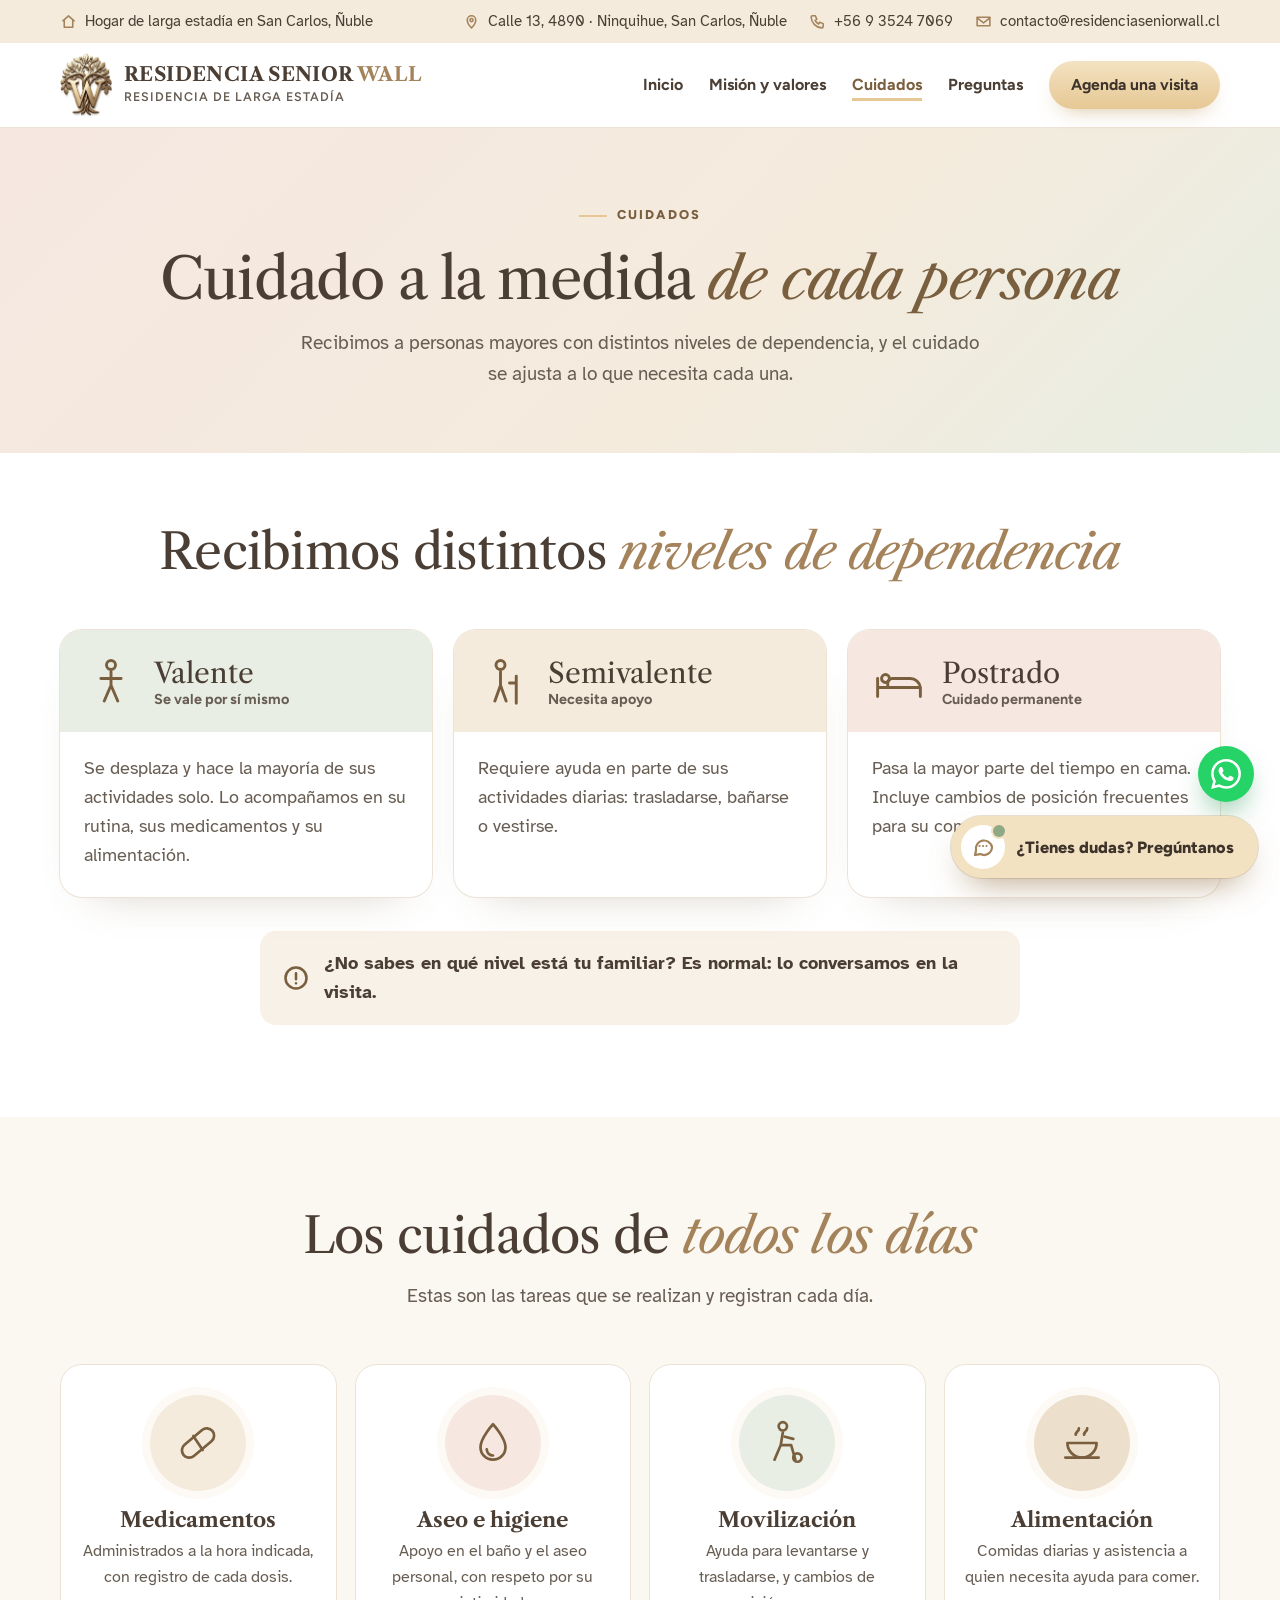
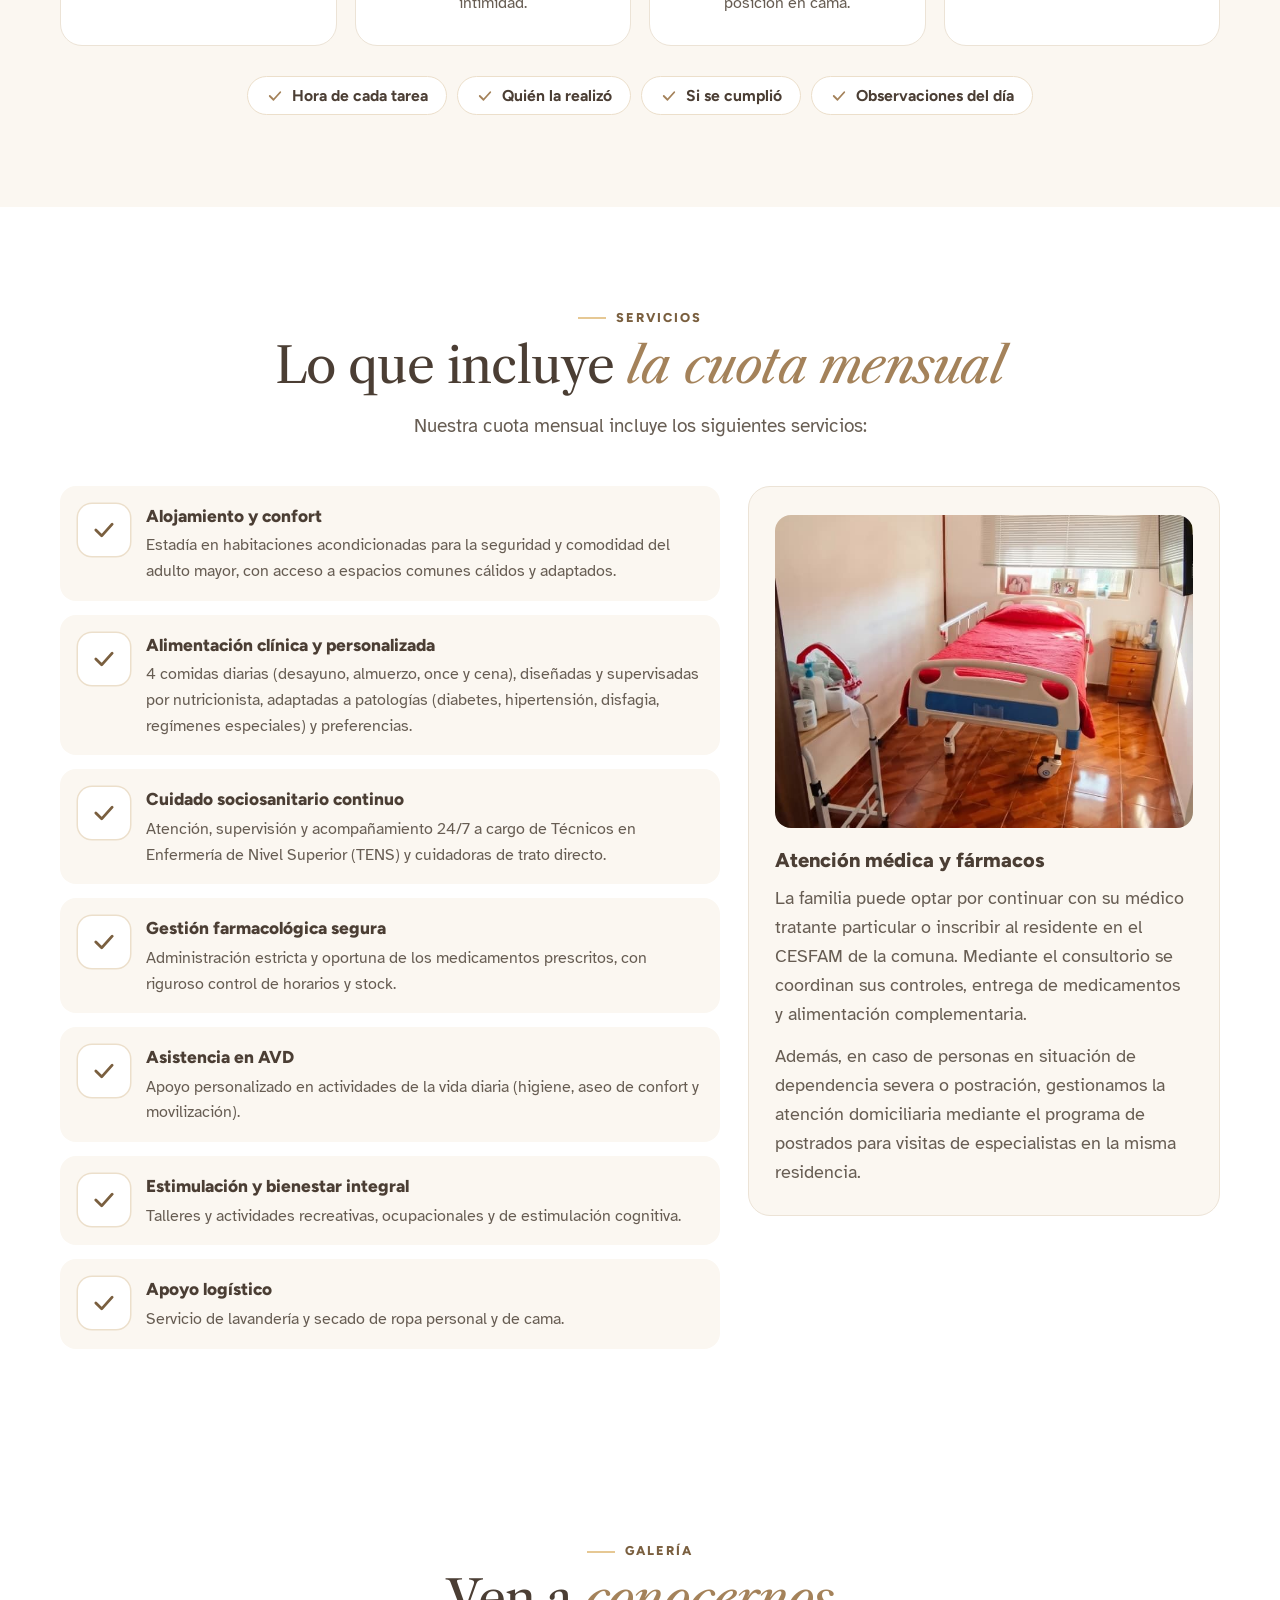
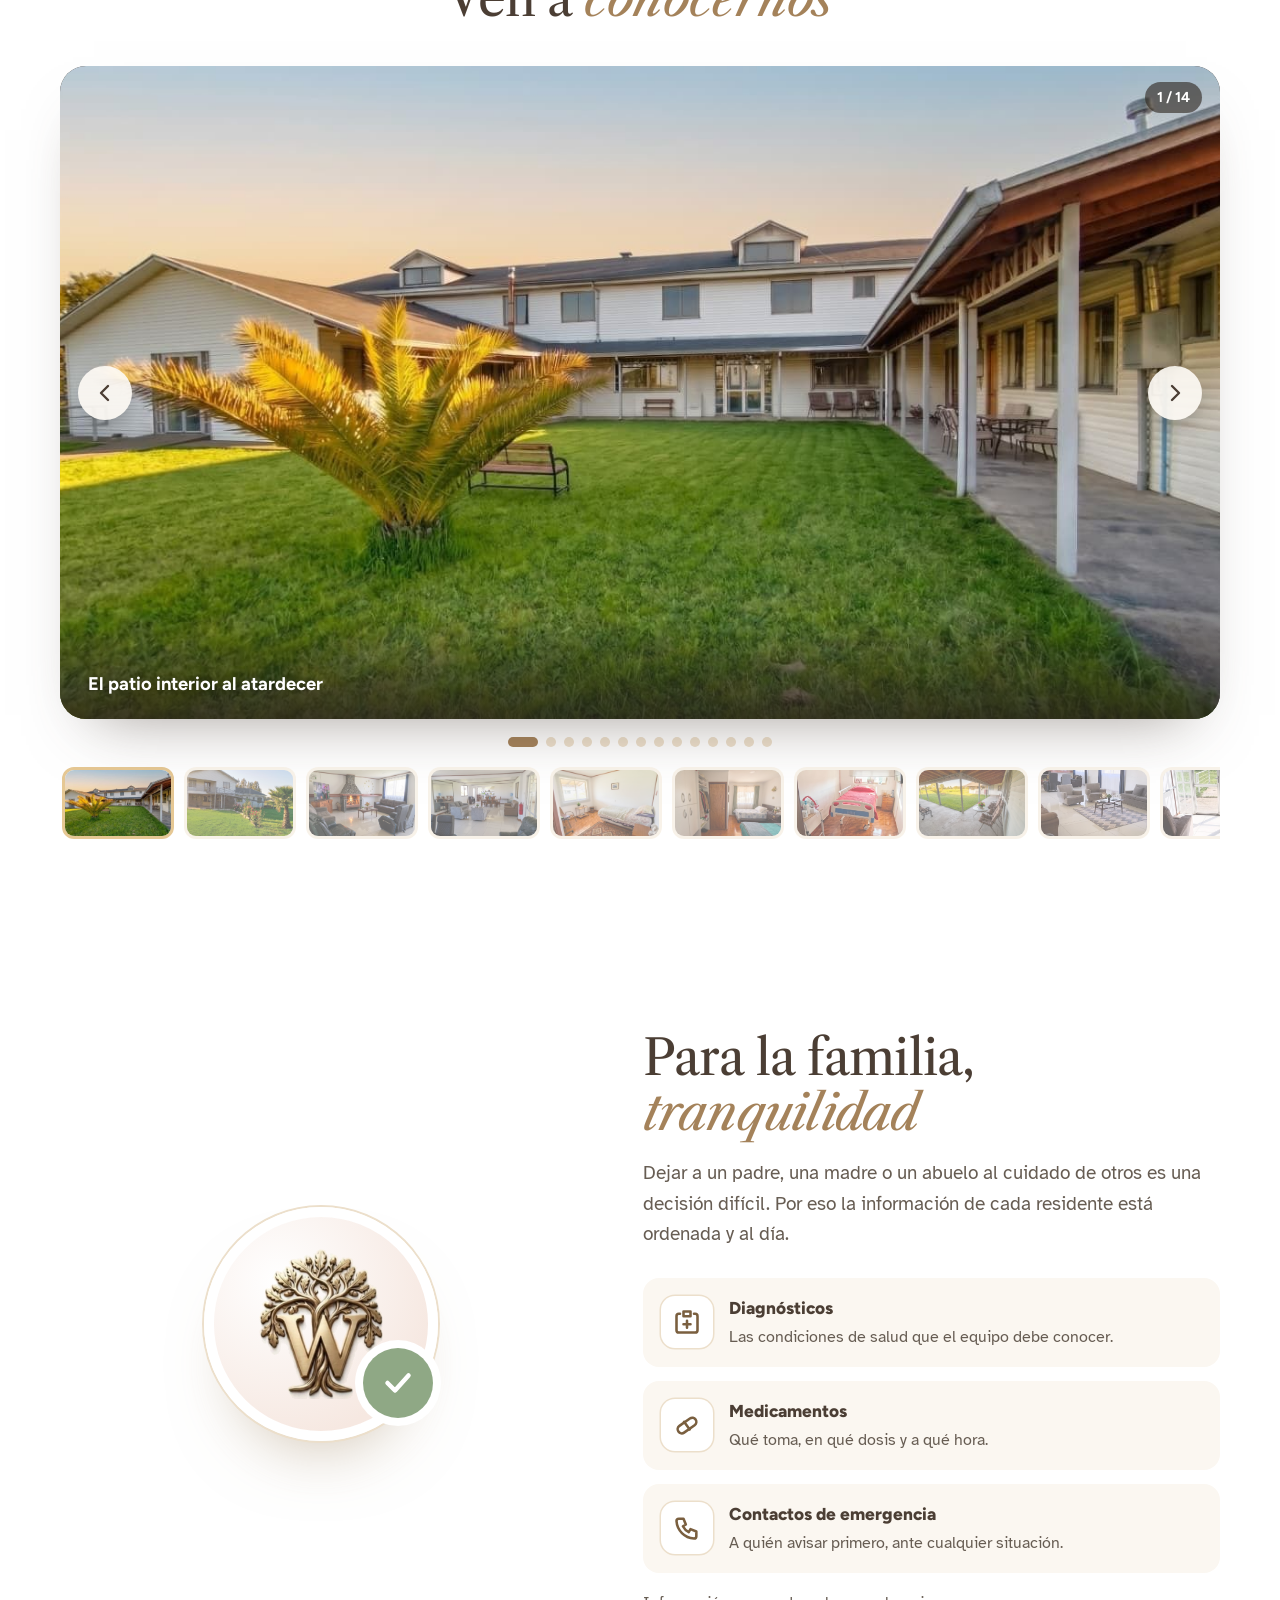
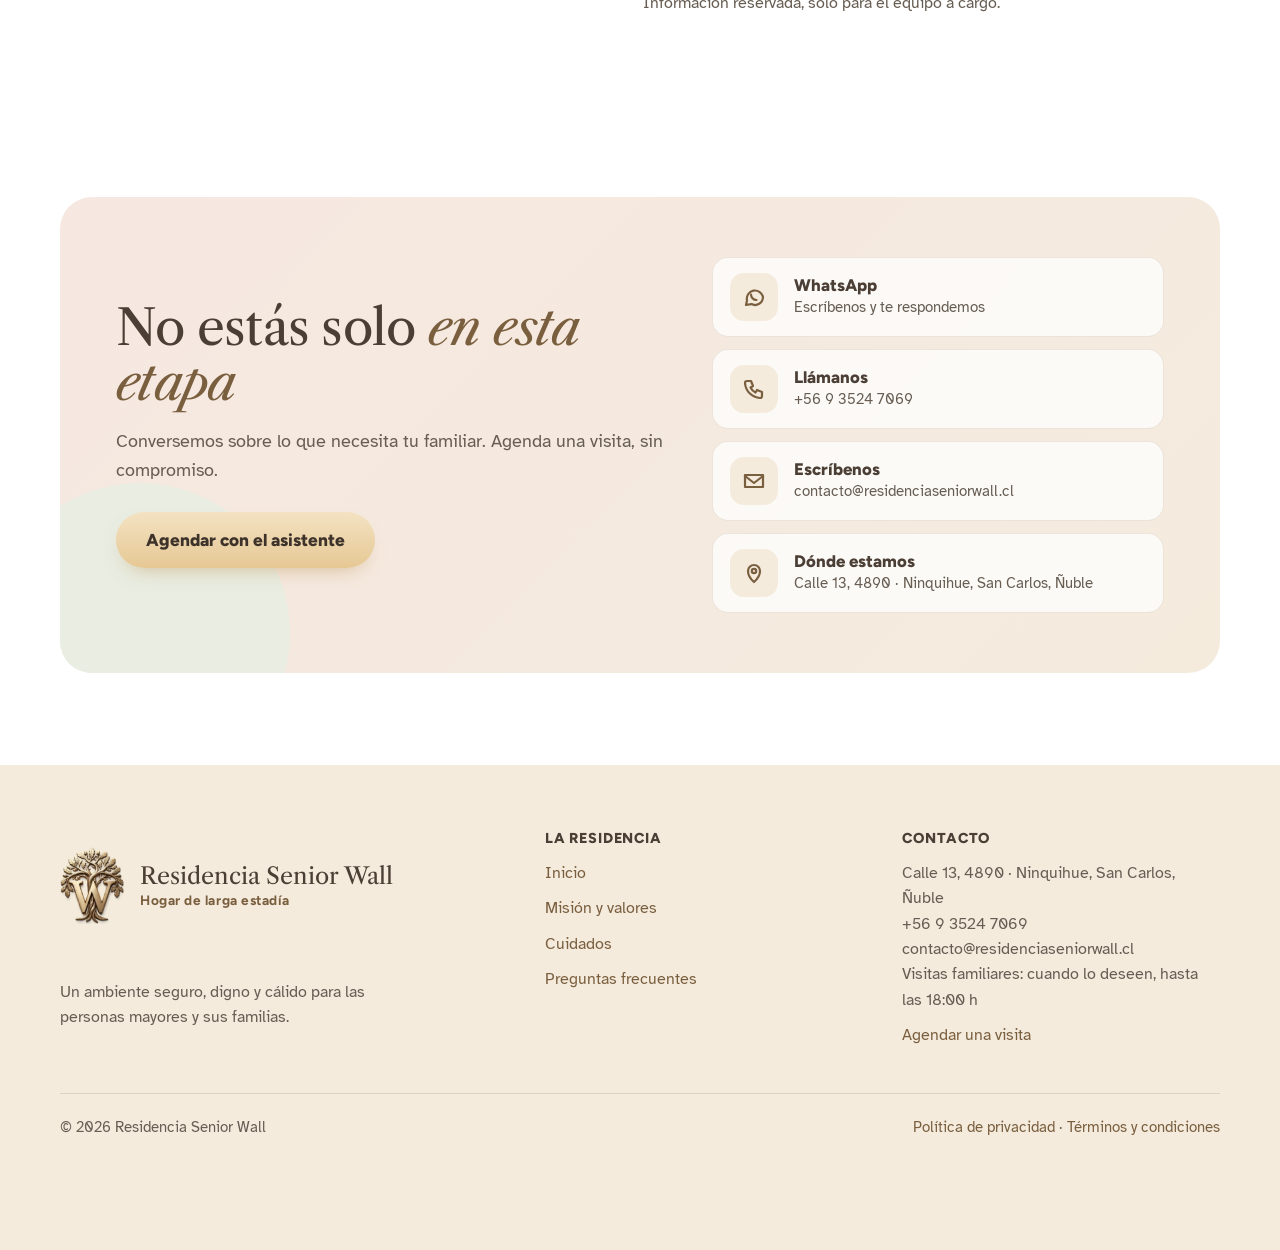
==== cuidados.html @ bf3e298a "Carrusel de fotos, Puertas abiertas con fotos y sello de las 18:00, foto en Atención médica Co-Autho" ====
<!DOCTYPE html>
<html lang="es-CL">
<head>
<meta charset="UTF-8">
<meta name="viewport" content="width=device-width, initial-scale=1">
<title>Cuidados · Residencia Senior Wall</title>
<meta name="description" content="Niveles de dependencia que recibimos y los cuidados de todos los días en Residencia Senior Wall, San Carlos, Ñuble.">
<meta name="theme-color" content="#f4ebdd">
<link rel="canonical" href="https://residenciaseniorwall.cl/cuidados.html">
<meta property="og:type" content="website">
<meta property="og:locale" content="es_CL">
<meta property="og:site_name" content="Residencia Senior Wall">
<meta property="og:title" content="Cuidados · Residencia Senior Wall">
<meta property="og:description" content="Niveles de dependencia que recibimos y los cuidados de todos los días en Residencia Senior Wall, San Carlos, Ñuble.">
<meta property="og:url" content="https://residenciaseniorwall.cl/cuidados.html">
<meta property="og:image" content="https://residenciaseniorwall.cl/assets/og.jpg">
<meta property="og:image:width" content="1200">
<meta property="og:image:height" content="630">
<meta property="og:image:alt" content="Logo de Residencia Senior Wall">
<meta name="twitter:card" content="summary_large_image">
<link rel="apple-touch-icon" href="assets/emblema.png">
<link rel="icon" type="image/png" href="assets/emblema.png">
<link rel="preconnect" href="https://fonts.googleapis.com">
<link rel="preconnect" href="https://fonts.gstatic.com" crossorigin>
<link href="https://fonts.googleapis.com/css2?family=Atkinson+Hyperlegible:ital,wght@0,400;0,700;1,400&family=Figtree:ital,wght@0,600;0,800;1,700&family=Libre+Caslon+Text:ital,wght@0,400;0,700;1,400&display=swap" rel="stylesheet">
<script>document.documentElement.classList.add('js');</script>
<!-- Datos de la residencia (teléfono, dirección, formulario de Google, fotos…): se editan en assets/config.js -->
<script src="assets/config.js?v=20261027c"></script>
<link rel="stylesheet" href="assets/sitio.css?v=20261027c">
</head>
<body>
<a class="saltar" href="#contenido">Saltar al contenido</a>

<div class="barra">
  <div class="wrap">
    <span class="izq"><svg viewBox="0 0 24 24" fill="none" stroke="currentColor" stroke-width="2.2" stroke-linecap="round" stroke-linejoin="round" aria-hidden="true"><path d="M4 11l8-7 8 7M6 9.5V20h12V9.5"/></svg>Hogar de larga estadía en San Carlos, Ñuble</span>
    <span class="der" id="barra-contacto"></span>
  </div>
</div>

<header class="top" id="top">
  <div class="wrap">
    <a class="marca" href="./" aria-label="Residencia Senior Wall, inicio">
      <img src="assets/emblema.png" alt="" width="52" height="63"><span><b>Residencia Senior <i>Wall</i></b><small>Residencia de larga estadía</small></span>
    </a>
    <button class="menu-btn" type="button" aria-expanded="false" aria-controls="nav" aria-label="Abrir menú">
      <svg viewBox="0 0 24 24" fill="none" stroke="currentColor" stroke-width="2.4" stroke-linecap="round" aria-hidden="true"><path d="M4 7h16M4 12h16M4 17h16"/></svg>
    </button>
    <nav class="nav" id="nav" aria-label="Secciones">
      <a href="./">Inicio</a>
      <a href="nosotros.html">Misión y valores</a>
      <a href="cuidados.html" aria-current="page">Cuidados</a>
      <a href="preguntas.html">Preguntas</a>
      <a class="btn btn-sol" href="./#orientacion">Agenda una visita</a>
    </nav>
  </div>
</header>

<main id="contenido">
  <section class="cabecera">
    <div class="wrap">
      <p class="sobre">Cuidados</p>
      <h1>Cuidado a la medida <em>de cada persona</em></h1>
      <p class="bajada">Recibimos a personas mayores con distintos niveles de dependencia, y el cuidado se ajusta a lo que necesita cada una.</p>
    </div>
  </section>
  <section id="niveles">
    <div class="wrap">
      <div class="centro aparece">
        <h2>Recibimos distintos <span class="t">niveles de dependencia</span></h2>
      </div>
      <div class="niveles">
        <article class="nivel aparece"><div class="cab"><svg viewBox="0 0 48 48" fill="none" stroke="currentColor" stroke-width="2.6" stroke-linecap="round" stroke-linejoin="round" aria-hidden="true"><circle cx="24" cy="8" r="4"/><path d="M24 14v12l-6 14M24 26l6 14M15 20h18"/></svg><div><h3>Valente</h3><small>Se vale por sí mismo</small></div></div>
          <p>Se desplaza y hace la mayoría de sus actividades solo. Lo acompañamos en su rutina, sus medicamentos y su alimentación.</p></article>
        <article class="nivel aparece"><div class="cab"><svg viewBox="0 0 48 48" fill="none" stroke="currentColor" stroke-width="2.6" stroke-linecap="round" stroke-linejoin="round" aria-hidden="true"><circle cx="20" cy="8" r="4"/><path d="M20 14v12l-5 14M20 26l5 14M34 18v24M28 24h6"/></svg><div><h3>Semivalente</h3><small>Necesita apoyo</small></div></div>
          <p>Requiere ayuda en parte de sus actividades diarias: trasladarse, bañarse o vestirse.</p></article>
        <article class="nivel aparece"><div class="cab"><svg viewBox="0 0 48 48" fill="none" stroke="currentColor" stroke-width="2.6" stroke-linecap="round" stroke-linejoin="round" aria-hidden="true"><path d="M5 36V20M5 28h38v8M43 36v-8M14 28v-4a4 4 0 0 1 4-4h16a9 9 0 0 1 9 8"/><circle cx="12" cy="20" r="3.5"/></svg><div><h3>Postrado</h3><small>Cuidado permanente</small></div></div>
          <p>Pasa la mayor parte del tiempo en cama. Incluye cambios de posición frecuentes para su comodidad.</p></article>
      </div>
      <p class="aviso aparece"><svg viewBox="0 0 24 24" fill="none" stroke="currentColor" stroke-width="2.2" stroke-linecap="round" stroke-linejoin="round" aria-hidden="true"><circle cx="12" cy="12" r="9"/><path d="M12 8v5M12 16.5v.01"/></svg>¿No sabes en qué nivel está tu familiar? Es normal: lo conversamos en la visita.</p>
    </div>
  </section>

  <section class="seccion-gris" id="cuidados">
    <div class="wrap">
      <div class="centro aparece">
        <h2>Los cuidados de <span class="t">todos los días</span></h2>
        <p class="bajada">Estas son las tareas que se realizan y registran cada día.</p>
      </div>
      <div class="cuidados-grid">
        <div class="cuidado aparece"><div class="ico"><svg viewBox="0 0 48 48" fill="none" stroke="currentColor" stroke-width="2.6" stroke-linecap="round" stroke-linejoin="round" aria-hidden="true"><rect x="6" y="17" width="36" height="14" rx="7" transform="rotate(-40 24 24)"/><path d="M19.5 17.3l9 13.4"/></svg></div><h3>Medicamentos</h3><p>Administrados a la hora indicada, con registro de cada dosis.</p></div>
        <div class="cuidado aparece"><div class="ico"><svg viewBox="0 0 48 48" fill="none" stroke="currentColor" stroke-width="2.6" stroke-linecap="round" stroke-linejoin="round" aria-hidden="true"><path d="M24 6s-12 13-12 22a12 12 0 0 0 24 0C36 19 24 6 24 6z"/><path d="M18 30a6 6 0 0 0 6 6"/></svg></div><h3>Aseo e higiene</h3><p>Apoyo en el baño y el aseo personal, con respeto por su intimidad.</p></div>
        <div class="cuidado aparece"><div class="ico"><svg viewBox="0 0 48 48" fill="none" stroke="currentColor" stroke-width="2.6" stroke-linecap="round" stroke-linejoin="round" aria-hidden="true"><circle cx="20" cy="8" r="4"/><path d="M20 14l-2 12h10l4 14M18 26l-6 14M30 20l-8-2"/><circle cx="34" cy="38" r="4"/></svg></div><h3>Movilización</h3><p>Ayuda para levantarse y trasladarse, y cambios de posición en cama.</p></div>
        <div class="cuidado aparece"><div class="ico"><svg viewBox="0 0 48 48" fill="none" stroke="currentColor" stroke-width="2.6" stroke-linecap="round" stroke-linejoin="round" aria-hidden="true"><path d="M10 24h28a14 14 0 0 1-28 0z"/><path d="M8 38h32M18 16c0-3 3-3 3-6M26 16c0-3 3-3 3-6"/></svg></div><h3>Alimentación</h3><p>Comidas diarias y asistencia a quien necesita ayuda para comer.</p></div>
      </div>
      <div class="chips aparece" aria-label="Lo que se registra en cada tarea">
        <span><svg viewBox="0 0 24 24" fill="none" stroke="currentColor" stroke-width="2.4" stroke-linecap="round" stroke-linejoin="round" aria-hidden="true"><path d="M5 12l5 5 9-10"/></svg>Hora de cada tarea</span>
        <span><svg viewBox="0 0 24 24" fill="none" stroke="currentColor" stroke-width="2.4" stroke-linecap="round" stroke-linejoin="round" aria-hidden="true"><path d="M5 12l5 5 9-10"/></svg>Quién la realizó</span>
        <span><svg viewBox="0 0 24 24" fill="none" stroke="currentColor" stroke-width="2.4" stroke-linecap="round" stroke-linejoin="round" aria-hidden="true"><path d="M5 12l5 5 9-10"/></svg>Si se cumplió</span>
        <span><svg viewBox="0 0 24 24" fill="none" stroke="currentColor" stroke-width="2.4" stroke-linecap="round" stroke-linejoin="round" aria-hidden="true"><path d="M5 12l5 5 9-10"/></svg>Observaciones del día</span>
      </div>
    </div>
  </section>

  <!-- QUÉ INCLUYE LA CUOTA (texto del dueño, 27-10-2026) -->
  <section id="incluye">
    <div class="wrap">
      <div class="centro aparece">
        <p class="sobre">Servicios</p>
        <h2>Lo que incluye <span class="t">la cuota mensual</span></h2>
        <p class="bajada">Nuestra cuota mensual incluye los siguientes servicios:</p>
      </div>
      <div class="incluye-grid">
        <ul class="lista-ficha aparece">
          <li><span class="ico"><svg viewBox="0 0 24 24" fill="none" stroke="currentColor" stroke-width="2.4" stroke-linecap="round" stroke-linejoin="round" aria-hidden="true"><path d="M5 12l5 5 9-10"/></svg></span><div><b>Alojamiento y confort</b><span>Estadía en habitaciones acondicionadas para la seguridad y comodidad del adulto mayor, con acceso a espacios comunes cálidos y adaptados.</span></div></li>
          <li><span class="ico"><svg viewBox="0 0 24 24" fill="none" stroke="currentColor" stroke-width="2.4" stroke-linecap="round" stroke-linejoin="round" aria-hidden="true"><path d="M5 12l5 5 9-10"/></svg></span><div><b>Alimentación clínica y personalizada</b><span>4 comidas diarias (desayuno, almuerzo, once y cena), diseñadas y supervisadas por nutricionista, adaptadas a patologías (diabetes, hipertensión, disfagia, regímenes especiales) y preferencias.</span></div></li>
          <li><span class="ico"><svg viewBox="0 0 24 24" fill="none" stroke="currentColor" stroke-width="2.4" stroke-linecap="round" stroke-linejoin="round" aria-hidden="true"><path d="M5 12l5 5 9-10"/></svg></span><div><b>Cuidado sociosanitario continuo</b><span>Atención, supervisión y acompañamiento 24/7 a cargo de Técnicos en Enfermería de Nivel Superior (TENS) y cuidadoras de trato directo.</span></div></li>
          <li><span class="ico"><svg viewBox="0 0 24 24" fill="none" stroke="currentColor" stroke-width="2.4" stroke-linecap="round" stroke-linejoin="round" aria-hidden="true"><path d="M5 12l5 5 9-10"/></svg></span><div><b>Gestión farmacológica segura</b><span>Administración estricta y oportuna de los medicamentos prescritos, con riguroso control de horarios y stock.</span></div></li>
          <li><span class="ico"><svg viewBox="0 0 24 24" fill="none" stroke="currentColor" stroke-width="2.4" stroke-linecap="round" stroke-linejoin="round" aria-hidden="true"><path d="M5 12l5 5 9-10"/></svg></span><div><b>Asistencia en AVD</b><span>Apoyo personalizado en actividades de la vida diaria (higiene, aseo de confort y movilización).</span></div></li>
          <li><span class="ico"><svg viewBox="0 0 24 24" fill="none" stroke="currentColor" stroke-width="2.4" stroke-linecap="round" stroke-linejoin="round" aria-hidden="true"><path d="M5 12l5 5 9-10"/></svg></span><div><b>Estimulación y bienestar integral</b><span>Talleres y actividades recreativas, ocupacionales y de estimulación cognitiva.</span></div></li>
          <li><span class="ico"><svg viewBox="0 0 24 24" fill="none" stroke="currentColor" stroke-width="2.4" stroke-linecap="round" stroke-linejoin="round" aria-hidden="true"><path d="M5 12l5 5 9-10"/></svg></span><div><b>Apoyo logístico</b><span>Servicio de lavandería y secado de ropa personal y de cama.</span></div></li>
        </ul>
        <div class="aparece medico">
          <img src="assets/fotos/habitacion-cama-clinica.jpg" alt="Habitación con cama clínica" loading="lazy" width="714" height="1280">
          <h3>Atención médica y fármacos</h3>
          <p>La familia puede optar por continuar con su médico tratante particular o inscribir al residente en el CESFAM de la comuna. Mediante el consultorio se coordinan sus controles, entrega de medicamentos y alimentación complementaria.</p>
          <p>Además, en caso de personas en situación de dependencia severa o postración, gestionamos la atención domiciliaria mediante el programa de postrados para visitas de especialistas en la misma residencia.</p>
        </div>
      </div>
    </div>
  </section>

  <!-- GALERÍA (solo con fotos reales) -->
  <section class="oculto" id="bloque-galeria">
    <div class="wrap">
      <div class="centro aparece"><p class="sobre">Galería</p><h2>Ven a <span class="t">conocernos</span></h2></div>
      <div class="galeria" id="galeria"></div>
    </div>
  </section>

  <!-- FAMILIA -->
  <section class="familia" id="familia">
    <div class="wrap">
      <div class="circulo aparece" aria-hidden="true">
        <img src="assets/emblema.png" alt="" width="260" height="316" loading="lazy">
        <div class="check"><svg viewBox="0 0 24 24" fill="none" stroke="currentColor" stroke-width="3" stroke-linecap="round" stroke-linejoin="round"><path d="M5 12l5 5 9-10"/></svg></div>
      </div>
      <div class="aparece">
        <h2>Para la familia, <span class="t">tranquilidad</span></h2>
        <p class="bajada" style="margin-left:0">Dejar a un padre, una madre o un abuelo al cuidado de otros es una decisión difícil. Por eso la información de cada residente está ordenada y al día.</p>
        <ul class="lista-ficha">
          <li><span class="ico"><svg viewBox="0 0 24 24" fill="none" stroke="currentColor" stroke-width="2.2" stroke-linecap="round" stroke-linejoin="round" aria-hidden="true"><path d="M9 3h6v4H9zM6 5H5a2 2 0 0 0-2 2v12a2 2 0 0 0 2 2h14a2 2 0 0 0 2-2V7a2 2 0 0 0-2-2h-1M12 11v6M9 14h6"/></svg></span><div><b>Diagnósticos</b><span>Las condiciones de salud que el equipo debe conocer.</span></div></li>
          <li><span class="ico"><svg viewBox="0 0 24 24" fill="none" stroke="currentColor" stroke-width="2.2" stroke-linecap="round" stroke-linejoin="round" aria-hidden="true"><rect x="3" y="9" width="18" height="7" rx="3.5" transform="rotate(-35 12 12.5)"/><path d="M9.5 9.2l4.8 6.6"/></svg></span><div><b>Medicamentos</b><span>Qué toma, en qué dosis y a qué hora.</span></div></li>
          <li><span class="ico"><svg viewBox="0 0 24 24" fill="none" stroke="currentColor" stroke-width="2.2" stroke-linecap="round" stroke-linejoin="round" aria-hidden="true"><path d="M5 4h4l2 5-2.5 1.5a11 11 0 0 0 5 5L15 13l5 2v4a2 2 0 0 1-2 2A16 16 0 0 1 3 6a2 2 0 0 1 2-2"/></svg></span><div><b>Contactos de emergencia</b><span>A quién avisar primero, ante cualquier situación.</span></div></li>
        </ul>
        <p class="bajada" style="margin-left:0;font-size:1rem">Información reservada, solo para el equipo a cargo.</p>
      </div>
    </div>
  </section>

  <!-- CIERRE -->
  <div class="wrap">
    <div class="cierre aparece" id="contacto">
      <div>
        <h2>No estás solo <span class="t">en esta etapa</span></h2>
        <p>Conversemos sobre lo que necesita tu familiar. Agenda una visita, sin compromiso.</p>
        <p style="margin-top:26px"><button class="btn btn-sol" type="button" data-abrir-chat data-flujo="visita">Agendar con el asistente</button></p>
      </div>
      <ul class="canales" id="canales"></ul>
    </div>
  </div>
</main>

<footer>
  <div class="wrap pie-grid">
    <div class="pie-marca">
      <img src="assets/emblema.png" alt="" width="64" height="78" loading="lazy">
      <div><b>Residencia Senior Wall</b><span>Hogar de larga estadía</span></div>
      <p>Un ambiente seguro, digno y cálido para las personas mayores y sus familias.</p>
    </div>
    <nav class="pie-col" aria-label="Páginas">
      <b>La residencia</b>
      <a href="./">Inicio</a><a href="nosotros.html">Misión y valores</a><a href="cuidados.html">Cuidados</a><a href="preguntas.html">Preguntas frecuentes</a>
    </nav>
    <div class="pie-col">
      <b>Contacto</b>
      <span id="pie-datos"></span>
      <a href="./#orientacion">Agendar una visita</a>
    </div>
  </div>
  <div class="wrap pie-legal">
    <span>© <span id="anio">2026</span> Residencia Senior Wall</span>
    <span><a href="privacidad.html">Política de privacidad</a> · <a href="terminos.html">Términos y condiciones</a></span>
  </div>
</footer>

<!-- Asistente -->
<button class="chat-btn" type="button" id="chat-btn" aria-haspopup="dialog" aria-controls="chat" aria-expanded="false">
  <span class="bolita"><svg viewBox="0 0 24 24" fill="none" stroke="currentColor" stroke-width="2.2" stroke-linecap="round" stroke-linejoin="round" aria-hidden="true"><path d="M21 12a8 8 0 0 1-11.6 7.1L4 20l1-4.6A8 8 0 1 1 21 12z"/><path d="M8.5 11h.01M12 11h.01M15.5 11h.01"/></svg></span>
  <span class="txt">¿Tienes dudas? Pregúntanos</span>
</button>
<div class="chat" id="chat" role="dialog" aria-modal="false" aria-labelledby="chat-titulo" hidden>
  <div class="chat-cab">
    <div class="av"><img src="assets/emblema.png" alt="" width="34" height="41" loading="lazy"></div>
    <div><b id="chat-titulo">Asistente Senior Wall</b><small>Asistente automático · una persona del equipo responde tu solicitud</small></div>
    <button class="chat-x" type="button" aria-label="Cerrar asistente"><svg viewBox="0 0 24 24" fill="none" stroke="currentColor" stroke-width="2.4" stroke-linecap="round" aria-hidden="true"><path d="M6 6l12 12M18 6 6 18"/></svg></button>
  </div>
  <div class="chat-log" id="chat-log" aria-live="polite"></div>
  <div class="chat-ops" id="chat-ops"></div>
  <form class="chat-form" id="chat-form">
    <label class="sr" for="chat-in">Escribe tu pregunta</label>
    <input id="chat-in" type="text" maxlength="300" autocomplete="off" placeholder="Escribe tu pregunta…">
    <button type="submit" aria-label="Enviar"><svg viewBox="0 0 24 24" fill="none" stroke="currentColor" stroke-width="2.4" stroke-linecap="round" stroke-linejoin="round" aria-hidden="true"><path d="M4 12h15M13 6l6 6-6 6"/></svg></button>
  </form>
</div>
<!-- WhatsApp directo (se muestra solo si hay número en RESIDENCIA.whatsapp) -->
<a class="wa-flot" id="wa-flot" href="#" target="_blank" rel="noopener" aria-label="Escríbenos por WhatsApp" title="Escríbenos por WhatsApp" hidden>
  <svg viewBox="0 0 24 24" aria-hidden="true"><path fill="currentColor" d="M17.472 14.382c-.297-.149-1.758-.867-2.03-.967-.273-.099-.471-.148-.67.15-.197.297-.767.966-.94 1.164-.173.199-.347.223-.644.075-.297-.15-1.255-.463-2.39-1.475-.883-.788-1.48-1.761-1.653-2.059-.173-.297-.018-.458.13-.606.134-.133.298-.347.446-.52.149-.174.198-.298.298-.497.099-.198.05-.371-.025-.52-.075-.149-.669-1.612-.916-2.207-.242-.579-.487-.5-.669-.51-.173-.008-.371-.01-.57-.01-.198 0-.52.074-.792.372-.272.297-1.04 1.016-1.04 2.479 0 1.462 1.065 2.875 1.213 3.074.149.198 2.096 3.2 5.077 4.487.709.306 1.262.489 1.694.625.712.227 1.36.195 1.871.118.571-.085 1.758-.719 2.006-1.413.248-.694.248-1.289.173-1.413-.074-.124-.272-.198-.57-.347m-5.421 7.403h-.004a9.87 9.87 0 01-5.031-1.378l-.361-.214-3.741.982.998-3.648-.235-.374a9.86 9.860 0 01-1.51-5.26c.001-5.45 4.436-9.884 9.888-9.884 2.64 0 5.122 1.03 6.988 2.898a9.825 9.825 0 012.893 6.994c-.003 5.45-4.437 9.884-9.885 9.884m8.413-18.297A11.815 11.815 0 0012.05 0C5.495 0 .16 5.335.157 11.892c0 2.096.547 4.142 1.588 5.945L.057 24l6.305-1.654a11.882 11.882 0 005.683 1.448h.005c6.554 0 11.890-5.335 11.893-11.893a11.821 11.821 0 00-3.48-8.413Z"/></svg>
</a>

<script src="assets/sitio.js?v=20261027c"></script>
<!-- contador de visitas -->
<script>(function(){try{var L=localStorage,S=sessionStorage;if(location.search.indexOf('yo=1')>-1)L.setItem('soy-de-la-casa','1');
if(L.getItem('soy-de-la-casa')||S.getItem('visita-contada'))return;S.setItem('visita-contada','1');
var c=JSON.stringify({s:'residenciaseniorwall'});
if(navigator.sendBeacon)navigator.sendBeacon('https://n8n-production-003b9.up.railway.app/webhook/visita',c);else fetch('https://n8n-production-003b9.up.railway.app/webhook/visita',{method:'POST',body:c,keepalive:true});}catch(e){}})();</script>
</body>
</html>
---- assets/sitio.css ----
:root{
  /* Paleta pastel (pedido del dueño 2026-09-30): fondos suaves y cálidos, textos oscuros legibles */
  --turquesa:#a4825a; --turquesa-2:#7a5f3f; --turquesa-3:#f8f1e7; --turquesa-4:#ecdfcb;
  --marino:#4b3e34; --marino-2:#3d332b;
  --sol:#f3e2c2; --sol-2:#e6c894;
  --arena:#f4ebdd; --rosa:#f6e8e1; --salvia:#e8eee3; --crema:#fdfaf5;
  --tinta:#3a332d; --tinta-2:#675d53; --linea:#ece3d6; --fondo:#fbf7f1;
  --titulo:'Libre Caslon Text', Georgia, serif; --ui:'Figtree', system-ui, sans-serif;
  --texto:'Atkinson Hyperlegible', system-ui, -apple-system, 'Segoe UI', sans-serif;
  --ancho:1160px;
}
*{box-sizing:border-box}
html{scroll-behavior:smooth;scroll-padding-top:96px}
body{margin:0;background:#fff;color:var(--tinta);font:400 1.125rem/1.62 var(--texto);-webkit-font-smoothing:antialiased}
img,svg{display:block;max-width:100%}
a{color:var(--turquesa-2)}
::selection{background:var(--turquesa);color:#fff}
:focus-visible{outline:3px solid var(--sol-2);outline-offset:3px;border-radius:8px}
.wrap{width:min(var(--ancho),100% - 40px);margin-inline:auto}
.saltar{position:absolute;left:-999px;top:8px;background:var(--marino);color:#fff;padding:10px 16px;border-radius:10px;z-index:100}
.saltar:focus{left:12px}
h1,h2,h3{font-family:var(--titulo);margin:0;line-height:1.08}
h2{font-size:clamp(2.1rem,4.2vw,3.1rem);font-weight:400;color:var(--marino);letter-spacing:-.015em;line-height:1.1}
h2 .t{font-style:italic}
h2 .t{color:var(--turquesa)}
h3{font-weight:800;font-size:1.3rem;color:var(--marino)}
p{margin:0}
.oculto{display:none!important}
.centro{text-align:center}
.bajada{color:var(--tinta-2);font-size:1.18rem;max-width:58ch;margin:18px auto 0}
.bajada.i{font-style:italic}

/* Botones */
.btn{display:inline-flex;align-items:center;justify-content:center;gap:10px;min-height:56px;padding:0 30px;border-radius:999px;border:0;font:800 1.08rem/1 var(--ui);text-decoration:none;cursor:pointer;transition:transform .18s,box-shadow .18s,background .18s}
.btn svg{width:22px;height:22px}
.btn-sol{background:linear-gradient(180deg,var(--sol),var(--sol-2));color:var(--marino-2);box-shadow:0 10px 22px -12px rgba(190,150,90,.7)}
.btn-sol:hover{transform:translateY(-2px);box-shadow:0 16px 28px -12px rgba(190,150,90,.85)}
.btn-turquesa{background:var(--turquesa-2);color:#fff}
.btn-turquesa:hover{background:var(--marino);transform:translateY(-2px)}
.btn-borde{background:#fff;color:var(--marino);box-shadow:inset 0 0 0 2px var(--marino)}
.btn-borde:hover{background:var(--marino);color:#fff}

/* Barra superior + encabezado */
.barra{background:var(--arena);color:var(--marino);font-size:.95rem}
.barra .wrap{display:flex;flex-wrap:wrap;gap:6px 26px;justify-content:space-between;padding:9px 0}
.barra span,.barra a{display:inline-flex;align-items:center;gap:8px;color:var(--marino);text-decoration:none}
.barra a:hover{color:var(--turquesa-2);text-decoration:underline}
.barra svg{width:17px;height:17px;color:var(--turquesa)}
.barra .der{display:flex;flex-wrap:wrap;gap:6px 22px}
.top{position:sticky;top:0;z-index:40;background:#fff;box-shadow:0 1px 0 var(--linea);transition:box-shadow .3s}
.top.sombra{box-shadow:0 8px 24px -16px rgba(59,47,37,.35)}
.top .wrap{display:flex;align-items:center;justify-content:space-between;gap:18px;height:84px}
.marca{display:flex;align-items:center;gap:12px;text-decoration:none}
.marca img{width:52px;height:auto;flex:none}
.marca b{display:block;font:700 1.22rem/1.05 var(--titulo);color:var(--marino);text-transform:uppercase;letter-spacing:.02em}
.marca b i{font-style:normal;color:var(--turquesa)}
.marca small{display:block;font:600 .78rem/1.3 var(--ui);color:var(--tinta-2);letter-spacing:.08em;text-transform:uppercase;margin-top:4px}
.nav{display:flex;align-items:center;gap:26px}
.nav a{color:var(--marino);text-decoration:none;font:700 1rem var(--ui)}
.nav a:hover,.nav a[aria-current=page]{color:var(--turquesa-2)}
.nav a[aria-current=page]:not(.btn){text-decoration:underline;text-decoration-color:var(--sol-2);text-decoration-thickness:3px;text-underline-offset:8px}
.nav .btn{min-height:48px;padding:0 22px;font-size:.98rem;color:var(--marino-2)}
.menu-btn{display:none}

/* Portada */
.portada{position:relative;background:linear-gradient(180deg,var(--crema) 0%,var(--fondo) 100%);overflow:hidden;padding:54px 0 70px}
.portada::before{content:"";position:absolute;right:-12%;top:-30%;width:60%;height:140%;background:linear-gradient(170deg,var(--rosa),var(--arena) 70%);border-radius:0 0 0 46%;transform:skewX(-8deg);z-index:0}
.portada .agua{position:absolute;right:-40px;bottom:-60px;width:520px;height:auto;opacity:.07;pointer-events:none;z-index:0}
.portada::after{content:"";position:absolute;right:-6%;top:-30%;width:55%;height:140%;background:linear-gradient(160deg,rgba(232,238,227,.9),transparent 60%);border-radius:0 0 0 46%;transform:skewX(-8deg);z-index:0}
.portada .wrap{position:relative;z-index:1;display:grid;grid-template-columns:minmax(0,1.05fr) minmax(0,.95fr);gap:48px;align-items:center}
.sobre{display:inline-flex;align-items:center;gap:10px;font:700 .98rem var(--ui);color:var(--turquesa-2)}
.sobre::before{content:"";width:28px;height:2px;background:var(--sol-2)}
.portada h1{margin-top:14px;font-weight:400;font-size:clamp(2.6rem,5.4vw,4.3rem);color:var(--marino);letter-spacing:-.02em;line-height:1.04}
.portada h1 em{color:#86693f;font-style:italic}
.portada h1 .t{display:block;color:var(--turquesa);font-size:1.12em;margin-top:4px}
.portada .lead{margin-top:22px;font-size:1.22rem;color:var(--tinta-2);max-width:36ch}
.btn-texto{border:0;background:none;padding:10px 4px;cursor:pointer;font:700 1.02rem var(--ui);color:var(--turquesa-2);display:inline-flex;align-items:center;gap:8px;text-decoration:underline;text-decoration-color:var(--turquesa-4);text-underline-offset:6px;text-decoration-thickness:2px}
.btn-texto:hover{color:var(--marino);text-decoration-color:var(--sol-2)}
.btn-texto svg{width:18px;height:18px;transition:transform .2s}
.btn-texto:hover svg{transform:translateX(3px)}
.portada .acciones{display:flex;flex-wrap:wrap;gap:12px;margin-top:24px}

/* Formulario de orientación */
.orienta{background:#fff;border-radius:24px;padding:30px 30px 26px;box-shadow:0 30px 60px -36px rgba(120,95,65,.45),0 0 0 1px var(--linea)}
.orienta h2{font-size:1.9rem}
.orienta > p{color:var(--tinta-2);margin-top:8px;font-size:1.02rem}
.campo{margin-top:16px}
.campo label,.campo legend{display:block;font:800 .95rem var(--ui);color:var(--marino);margin-bottom:6px}
.campo input,.campo select{width:100%;min-height:52px;border:1.5px solid var(--linea);border-radius:12px;padding:0 16px;font:400 1.05rem var(--texto);color:var(--tinta);background:#fff}
.campo input:focus,.campo select:focus{outline:none;border-color:var(--turquesa);box-shadow:0 0 0 4px var(--turquesa-3)}
.dos{display:grid;grid-template-columns:1fr 1fr;gap:12px}
.orienta .btn{width:100%;margin-top:20px}
.orienta .nota{margin-top:12px;font-size:.88rem;color:var(--tinta-2);text-align:center}
.consiente{display:flex;gap:10px;align-items:flex-start;margin-top:16px;font-size:.92rem;line-height:1.45;color:var(--tinta-2);cursor:pointer}
.consiente input{width:22px;height:22px;flex:none;margin-top:2px;accent-color:var(--turquesa-2)}
.consiente a{color:var(--turquesa-2)}
.orienta .error{margin-top:10px;color:#b42318;font-size:.95rem;min-height:1.2em}
.envio{margin-top:16px;display:grid;gap:10px}
.ok-envio{margin-top:16px;background:var(--turquesa-3);border:1.5px solid var(--turquesa-4);border-radius:14px;padding:14px 16px;font-weight:700;color:var(--marino)}
.envio a{justify-content:center}

/* Encabezado de páginas interiores */
.cabecera{background:linear-gradient(135deg,var(--rosa),var(--arena) 60%,var(--salvia));padding:70px 0 64px;text-align:center}
.cabecera .sobre{justify-content:center}
.cabecera h1{margin-top:12px;font-weight:400;font-size:clamp(2.3rem,4.8vw,3.6rem);color:var(--marino);letter-spacing:-.02em;line-height:1.08}
.cabecera h1 em{color:var(--turquesa-2)}
.cabecera + section{padding-top:72px}
/* Accesos a las otras pestañas (inicio) */
.accesos{margin-top:50px;display:grid;grid-template-columns:repeat(3,1fr);gap:20px}
.acceso{display:block;padding:30px 28px;border-radius:24px;text-decoration:none;color:var(--marino);background:var(--crema);border:1.5px solid var(--linea);transition:transform .2s,box-shadow .2s}
.acceso:nth-child(2){background:var(--rosa)}.acceso:nth-child(3){background:var(--salvia)}
.acceso:hover{transform:translateY(-3px);box-shadow:0 18px 36px -24px rgba(150,120,80,.5)}
.acceso h3{font-size:1.5rem;font-weight:400}
.acceso p{margin-top:8px;color:var(--tinta-2);font-size:1.02rem}
.acceso span{display:inline-flex;align-items:center;gap:6px;margin-top:16px;font:800 .98rem var(--ui);color:var(--turquesa-2)}
.acceso span svg{width:18px;height:18px}

/* Secciones */
section{padding:92px 0}
.seccion-gris{background:var(--fondo)}

/* Pilares */
.pilares{margin-top:52px;display:grid;grid-template-columns:repeat(2,1fr);gap:20px}
.pilar{display:grid;grid-template-columns:88px 1fr;gap:18px;align-items:center;padding:24px 26px;border-radius:26px;border:1.5px solid var(--turquesa-4);background:#fff;transition:border-color .2s,transform .2s,box-shadow .2s}
.pilar:hover{border-color:var(--sol-2);transform:translateY(-3px);box-shadow:0 18px 36px -24px rgba(150,120,80,.45)}
.pilar:nth-child(3n+2) .ico{background:var(--rosa)}
.pilar:nth-child(3n+3) .ico{background:var(--salvia)}
.pilar .ico{width:88px;height:88px;border-radius:24px;background:var(--turquesa-3);display:grid;place-items:center;color:var(--turquesa-2)}
.pilar .ico svg{width:48px;height:48px}
.pilar h3{color:var(--turquesa-2);font-size:1.28rem}
.pilar p{margin-top:6px;color:var(--tinta-2);font-size:1.02rem}

.pilares.tres{grid-template-columns:repeat(3,1fr)}
.pilares.tres .pilar{grid-template-columns:1fr;justify-items:center;align-content:start;text-align:center;padding:30px 26px}

/* Cómo llegar */
.mapa-grid{display:grid;grid-template-columns:minmax(0,.85fr) minmax(0,1.15fr);gap:48px;align-items:center}
.mapa{border-radius:24px;overflow:hidden;border:8px solid #fff;box-shadow:0 0 0 1px var(--linea),0 30px 60px -40px rgba(120,95,65,.5);background:var(--arena);aspect-ratio:4/3}
.mapa iframe{display:block;width:100%;height:100%;border:0}
.nota-mapa{margin-top:14px;color:var(--tinta-2);font-size:1rem;max-width:40ch}

/* Quiénes somos */
.mv{margin-top:50px;display:grid;grid-template-columns:1fr 1fr;gap:22px}
.mv-caja{background:#fff;border-radius:24px;padding:32px 32px 30px;border-top:6px solid var(--sol-2);box-shadow:0 22px 44px -34px rgba(120,95,65,.45)}
.mv-caja:nth-child(2){border-top-color:#dcbcae}
.mv-cab{display:flex;align-items:center;gap:14px;margin-bottom:16px}
.mv-cab svg{width:46px;height:46px;color:var(--turquesa)}
.mv-cab h3{font-size:2rem;font-weight:400}
.mv-caja > p{color:var(--tinta)}
.mv-sub{margin-top:20px!important;font:800 .95rem var(--ui);color:var(--turquesa-2);text-transform:uppercase;letter-spacing:.05em}
.mv-caja ul{margin:12px 0 0;padding:0;list-style:none;display:grid;gap:10px}
.mv-caja li{position:relative;padding-left:26px;color:var(--tinta-2);font-size:1.02rem}
.mv-caja li::before{content:"";position:absolute;left:2px;top:.62em;width:10px;height:10px;border-radius:3px;background:var(--sol-2);transform:rotate(45deg)}
.valores-tit{margin-top:64px;font-size:2rem;font-weight:400}
.valores{margin-top:26px;display:grid;grid-template-columns:repeat(3,1fr);gap:16px}
.valor{background:#fff;border-radius:18px;padding:22px 22px 20px;border:1.5px solid var(--turquesa-4)}
.valor:nth-child(3n+1){background:var(--crema)}.valor:nth-child(3n+2){background:var(--rosa)}.valor:nth-child(3n+3){background:var(--salvia)}
.valor b{display:block;font:700 1.3rem var(--titulo);color:var(--turquesa-2)}
.valor span{display:block;margin-top:6px;color:var(--tinta-2);font-size:1rem}

/* Niveles */
.niveles{margin-top:50px;display:grid;grid-template-columns:repeat(3,1fr);gap:22px}
.nivel{background:#fff;border-radius:22px;overflow:hidden;box-shadow:0 0 0 1px var(--linea),0 22px 44px -34px rgba(120,95,65,.45)}
.nivel .cab{padding:26px 24px 22px;color:var(--turquesa-2);display:flex;align-items:center;gap:16px}
.nivel:nth-child(1) .cab{background:var(--salvia)}
.nivel:nth-child(2) .cab{background:var(--arena)}
.nivel:nth-child(3) .cab{background:var(--rosa)}
.nivel .cab svg{width:54px;height:54px;flex:none}
.nivel .cab h3{color:var(--marino);font-size:1.75rem;font-weight:400}
.nivel .cab small{display:block;font:700 .9rem var(--ui);color:var(--tinta-2);text-transform:none;letter-spacing:0;margin-top:2px}
.nivel p{padding:22px 24px 26px;color:var(--tinta-2)}
.aviso{margin:34px auto 0;max-width:760px;display:flex;gap:14px;align-items:center;justify-content:center;background:var(--turquesa-3);border-radius:16px;padding:18px 22px;color:var(--marino);font-weight:700;text-align:left}
.aviso svg{width:28px;height:28px;flex:none;color:var(--turquesa-2)}

/* Cuidados */
.cuidados-grid{margin-top:52px;display:grid;grid-template-columns:repeat(4,1fr);gap:18px}
.cuidado{text-align:center;padding:30px 20px 28px;border-radius:22px;background:#fff;border:1.5px solid var(--linea)}
.cuidado .ico{width:96px;height:96px;margin:0 auto 18px;border-radius:50%;background:var(--arena);display:grid;place-items:center;color:var(--turquesa-2);box-shadow:0 0 0 8px var(--crema)}
.cuidado:nth-child(2) .ico{background:var(--rosa)}.cuidado:nth-child(3) .ico{background:var(--salvia)}.cuidado:nth-child(4) .ico{background:var(--turquesa-4)}
.cuidado .ico svg{width:50px;height:50px}
.cuidado p{margin-top:8px;color:var(--tinta-2);font-size:1rem}
.chips{margin-top:30px;display:flex;flex-wrap:wrap;justify-content:center;gap:10px}
.chips span{display:inline-flex;align-items:center;gap:8px;background:#fff;border:1.5px solid var(--turquesa-4);border-radius:999px;padding:9px 18px;font:700 .98rem var(--ui);color:var(--marino)}
.chips svg{width:18px;height:18px;color:var(--turquesa)}


/* Confianza (solo si hay datos reales) */
.seremi{background:var(--salvia);color:var(--marino);padding:26px 0}
.seremi .wrap{display:flex;align-items:center;justify-content:center;gap:22px;flex-wrap:wrap}
.seremi svg{width:60px;height:60px}
.seremi b{display:block;font:400 1.6rem var(--titulo)}
.galeria{margin-top:44px;display:grid;grid-template-columns:repeat(auto-fit,minmax(240px,1fr));gap:18px}
.galeria figure{margin:0;border-radius:18px;overflow:hidden;border:6px solid #fff;background:#fff;box-shadow:0 0 0 1px var(--linea)}
.galeria img{width:100%;aspect-ratio:4/3;object-fit:cover}
.galeria figcaption{color:var(--marino);font:700 .95rem var(--ui);padding:10px 12px}
.testimonios{margin-top:44px;display:grid;grid-template-columns:repeat(auto-fit,minmax(260px,1fr));gap:18px}
.testimonios blockquote{margin:0;background:#fff;border-radius:22px;padding:28px 26px;border:1.5px solid var(--linea);position:relative}
.testimonios blockquote::before{content:"“";position:absolute;top:-6px;left:22px;font:700 5rem/1 var(--titulo);color:var(--turquesa-4)}
.testimonios p{font-style:italic;color:var(--tinta);position:relative}
.testimonios cite{display:block;margin-top:14px;font:800 normal 1rem var(--ui);color:var(--turquesa-2)}

/* Familia */
.familia .wrap{display:grid;grid-template-columns:minmax(0,.95fr) minmax(0,1.05fr);gap:60px;align-items:center}
.circulo{position:relative;aspect-ratio:1;max-width:440px;margin:0 auto;border-radius:50%;background:radial-gradient(circle at 30% 30%,#fff,var(--rosa) 75%);border:10px solid #fff;box-shadow:0 0 0 2px var(--turquesa-4),0 40px 70px -40px rgba(150,120,80,.55);display:grid;place-items:center}
.circulo > img{width:58%;height:auto}
.circulo .check{position:absolute;right:-2%;bottom:6%;width:70px;height:70px;border-radius:50%;background:#8fa885;display:grid;place-items:center;box-shadow:0 0 0 8px #fff}
.circulo .check svg{width:36px;height:36px;color:#fff}
.lista-ficha{list-style:none;margin:28px 0 0;padding:0;display:grid;gap:14px}
.lista-ficha li{display:grid;grid-template-columns:52px 1fr;gap:16px;align-items:start;background:var(--fondo);border-radius:16px;padding:16px 18px}
.lista-ficha .ico{width:52px;height:52px;border-radius:14px;background:#fff;display:grid;place-items:center;color:var(--turquesa-2);box-shadow:0 0 0 1.5px var(--turquesa-4)}
.lista-ficha .ico svg{width:28px;height:28px}
.lista-ficha b{font:800 1.08rem var(--ui);color:var(--marino)}
.lista-ficha span{display:block;color:var(--tinta-2);font-size:1rem;margin-top:2px}

/* Cómo empezar */
.pasos{list-style:none;margin:54px 0 0;padding:0;display:grid;grid-template-columns:repeat(4,1fr);gap:22px;position:relative}
.pasos::before{content:"";position:absolute;top:34px;left:12%;right:12%;height:2px;background:repeating-linear-gradient(90deg,var(--turquesa-4) 0 10px,transparent 10px 18px)}
.paso{position:relative;text-align:center;padding:0 8px}
.paso .num{position:relative;z-index:1;display:grid;place-items:center;width:68px;height:68px;margin:0 auto 20px;border-radius:50%;background:var(--arena);border:2px solid var(--sol-2);color:var(--turquesa-2);font:400 2rem/1 var(--titulo);box-shadow:0 0 0 8px #fff}
.paso h3{font-size:1.4rem;font-weight:400}
.paso p{margin-top:8px;color:var(--tinta-2);font-size:1.02rem}

/* Preguntas */
.faq{max-width:860px;margin:44px auto 0;display:grid;gap:12px}
.faq details{background:#fff;border-radius:18px;border:1.5px solid var(--linea);transition:border-color .2s}
.faq details[open]{border-color:var(--sol-2)}
.faq summary{list-style:none;cursor:pointer;padding:22px 64px 22px 24px;position:relative;font:800 1.15rem/1.35 var(--ui);color:var(--marino)}
.faq summary::-webkit-details-marker{display:none}
.faq summary::after{content:"+";position:absolute;right:18px;top:50%;transform:translateY(-50%);width:34px;height:34px;border-radius:50%;background:var(--turquesa-3);color:var(--turquesa-2);display:grid;place-items:center;font:800 1.4rem/1 var(--ui);transition:transform .25s}
.faq details[open] summary::after{content:"–"}
.faq details p{padding:0 24px 22px;color:var(--tinta-2)}

/* Cierre */
.cierre{margin-top:88px;background:linear-gradient(135deg,var(--rosa),var(--arena));color:var(--marino);border-radius:32px;padding:60px 56px;display:grid;grid-template-columns:minmax(0,1.1fr) minmax(0,.9fr);gap:44px;align-items:center;position:relative;overflow:hidden}
.cierre::before{content:"";position:absolute;left:-70px;bottom:-110px;width:300px;height:300px;border-radius:50%;background:rgba(232,238,227,.9)}
.cierre > *{position:relative}
.cierre h2{color:var(--marino)}
.cierre h2 .t{color:var(--turquesa-2)}
.cierre p{margin-top:16px;color:var(--tinta-2);font-size:1.15rem}
.canales{list-style:none;margin:0;padding:0;display:grid;gap:12px}
.canales a,.canales .sin{display:flex;align-items:center;gap:16px;padding:16px 18px;border-radius:16px;background:rgba(255,255,255,.75);color:var(--marino);text-decoration:none;box-shadow:inset 0 0 0 1px rgba(160,130,90,.18)}
.canales a:hover{background:#fff}
.canales .ic{width:48px;height:48px;border-radius:14px;background:var(--arena);display:grid;place-items:center;flex:none}
.canales .ic svg{width:24px;height:24px;color:var(--turquesa-2)}
.canales b{display:block;font:800 1.05rem var(--ui)}
.canales small{display:block;color:var(--tinta-2);font-size:.95rem;word-break:break-word}

footer{background:var(--arena);color:var(--tinta-2);padding:64px 0 110px;margin-top:92px;font-size:.98rem}
.pie-grid{display:grid;grid-template-columns:1.4fr 1fr 1fr;gap:40px}
.pie-marca{display:grid;grid-template-columns:64px 1fr;gap:6px 16px;align-items:center}
.pie-marca img{width:64px;height:auto}
.pie-marca b{display:block;font:400 1.45rem/1.1 var(--titulo);color:var(--marino)}
.pie-marca span{display:block;font:700 .85rem var(--ui);color:var(--turquesa-2);letter-spacing:.04em;margin-top:4px}
.pie-marca p{grid-column:1/-1;margin-top:14px;max-width:34ch;color:var(--tinta-2)}
.pie-col{display:flex;flex-direction:column;gap:10px}
.pie-col b{font:800 .9rem var(--ui);color:var(--marino);letter-spacing:.06em;text-transform:uppercase;margin-bottom:4px}
.pie-col a,.pie-legal a{color:var(--turquesa-2);text-decoration:none}
.pie-col a:hover,.pie-legal a:hover{color:var(--marino);text-decoration:underline}
#pie-datos{white-space:pre-line}
.pie-legal{display:flex;flex-wrap:wrap;justify-content:space-between;gap:10px 24px;margin-top:44px;padding-top:22px;border-top:1px solid rgba(120,95,65,.18);font-size:.92rem}

/* Aparición */
.js .aparece{opacity:0;transform:translateY(26px);transition:opacity .75s ease,transform .75s cubic-bezier(.2,.7,.2,1)}
.js .aparece.visible{opacity:1;transform:none}

/* ---------- Asistente ---------- */
.chat-btn{position:fixed;right:22px;bottom:22px;z-index:60;display:flex;align-items:center;gap:12px;min-height:62px;padding:0 24px 0 10px;border-radius:999px;border:0;background:var(--sol);color:var(--marino-2);font:800 1.02rem var(--ui);cursor:pointer;box-shadow:0 16px 34px -14px rgba(150,115,70,.7),0 0 0 1px rgba(160,130,90,.25);transition:transform .2s,background .2s}
.chat-btn:hover{transform:translateY(-2px);background:var(--sol-2)}
.chat-btn .bolita{width:44px;height:44px;border-radius:50%;background:#fff;display:grid;place-items:center;position:relative}
.chat-btn .bolita svg{width:24px;height:24px;color:var(--turquesa)}
.chat-btn .bolita::after{content:"";position:absolute;right:0;top:0;width:12px;height:12px;border-radius:50%;background:#8fa885;box-shadow:0 0 0 2px var(--sol)}
.wa-flot{position:fixed;right:26px;bottom:98px;z-index:59;width:56px;height:56px;border-radius:50%;background:#25d366;color:#fff;display:grid;place-items:center;box-shadow:0 14px 30px -12px rgba(18,140,70,.8);transition:transform .2s}
.wa-flot[hidden],.chat:not([hidden]) ~ .wa-flot{display:none}
.wa-flot:hover{transform:translateY(-2px) scale(1.04)}
.wa-flot svg{width:30px;height:30px}
.chat{position:fixed;right:22px;bottom:98px;z-index:70;width:min(410px,calc(100vw - 24px));height:min(640px,calc(100vh - 124px));display:flex;flex-direction:column;background:#fff;border-radius:26px;box-shadow:0 40px 90px -30px rgba(42,33,25,.6),0 0 0 1px var(--linea);overflow:hidden;animation:abre .28s cubic-bezier(.2,.8,.2,1)}
@keyframes abre{from{opacity:0;transform:translateY(14px) scale(.97)}to{opacity:1;transform:none}}
.chat[hidden]{display:none}
.chat-cab{background:linear-gradient(120deg,var(--rosa),var(--arena));color:var(--marino);padding:18px 18px 18px 20px;display:flex;align-items:center;gap:14px}
.chat-cab .av{width:48px;height:48px;border-radius:50%;background:#fff;display:grid;place-items:center;flex:none}
.chat-cab .av img{width:32px;height:auto}
.chat-cab b{display:block;font:800 1.12rem/1.2 var(--ui)}
.chat-cab small{display:block;color:var(--tinta-2);font-size:.86rem;line-height:1.35;margin-top:2px}
.chat-x{margin-left:auto;width:44px;height:44px;border-radius:50%;border:0;background:rgba(255,255,255,.7);color:var(--marino);cursor:pointer;display:grid;place-items:center;flex:none}
.chat-x:hover{background:#fff}
.chat-x svg{width:20px;height:20px}
.chat-log{flex:1;overflow-y:auto;padding:20px 18px 10px;display:flex;flex-direction:column;gap:10px;background:var(--fondo)}
.msg{max-width:86%;padding:12px 16px;border-radius:18px;font-size:1.02rem;line-height:1.5;white-space:pre-line;animation:msg .25s ease}
@keyframes msg{from{opacity:0;transform:translateY(6px)}to{opacity:1;transform:none}}
.msg.bot{background:#fff;border:1px solid var(--linea);border-bottom-left-radius:6px;align-self:flex-start}
.msg.yo{background:var(--arena);color:var(--marino);border-bottom-right-radius:6px;align-self:flex-end}
.msg.escribiendo{display:flex;gap:5px;align-items:center;padding:16px 18px}
.msg.escribiendo i{width:8px;height:8px;border-radius:50%;background:var(--turquesa);animation:salta 1s infinite}
.msg.escribiendo i:nth-child(2){animation-delay:.15s}.msg.escribiendo i:nth-child(3){animation-delay:.3s}
@keyframes salta{0%,60%,100%{opacity:.35;transform:none}30%{opacity:1;transform:translateY(-4px)}}
.resumen{background:#fff;border:1.5px solid var(--turquesa-4);border-radius:16px;padding:14px 16px;font-size:.98rem;align-self:stretch;margin:0}
.resumen dt{font:800 .8rem var(--ui);color:var(--turquesa-2);text-transform:uppercase;letter-spacing:.05em}
.resumen dd{margin:0 0 8px}
.chat-ops{display:flex;flex-wrap:wrap;gap:8px;padding:10px 18px 14px;background:var(--fondo)}
.op{min-height:44px;padding:8px 16px;border-radius:999px;border:1.5px solid var(--turquesa);background:#fff;color:var(--turquesa-2);font:800 .95rem var(--ui);cursor:pointer;text-decoration:none;display:inline-flex;align-items:center;gap:8px;transition:background .15s,color .15s}
.op:hover{background:var(--arena);color:var(--marino)}
.op.fuerte{background:var(--turquesa-2);color:#fff}
.op.fuerte:hover{background:var(--marino)}
.op svg{width:18px;height:18px}
.chat-form{display:flex;gap:8px;padding:12px 14px 14px;border-top:1px solid var(--linea);background:#fff}
.chat-form input{flex:1;min-width:0;min-height:48px;border:1.5px solid var(--linea);border-radius:999px;padding:0 18px;font:400 1rem var(--texto);color:var(--tinta)}
.chat-form input:focus{outline:none;border-color:var(--turquesa)}
.chat-form button{width:48px;height:48px;flex:none;border-radius:50%;border:0;background:var(--sol-2);color:var(--marino-2);cursor:pointer;display:grid;place-items:center}
.chat-form button svg{width:20px;height:20px}
.sr{position:absolute;width:1px;height:1px;overflow:hidden;clip:rect(0 0 0 0);white-space:nowrap}

/* Responsive */
@media (max-width:1000px){
  .portada .wrap,.familia .wrap,.cierre{grid-template-columns:1fr}
  .portada::before,.portada::after{display:none}
  .portada{background:linear-gradient(180deg,var(--crema) 0%,var(--fondo) 55%,var(--rosa) 55%)}
  .orienta{max-width:560px;width:100%;margin:0 auto}
  .cuidados-grid{grid-template-columns:repeat(2,1fr)}
  .circulo{max-width:320px}
  .cierre{padding:48px 30px}
}
@media (max-width:860px){
  .nav{display:none;position:absolute;top:84px;left:0;right:0;flex-direction:column;align-items:stretch;gap:0;background:#fff;box-shadow:0 20px 30px -20px rgba(59,47,37,.4);padding:6px 20px 20px}
  .nav.abierto{display:flex}
  .nav a{padding:15px 0;border-bottom:1px solid var(--linea)}
  .nav .btn{margin-top:14px;border:0}
  .menu-btn{display:grid;place-items:center;width:50px;height:50px;border-radius:14px;border:0;background:var(--turquesa-3);color:var(--marino);cursor:pointer}
  .menu-btn svg{width:24px;height:24px}
  .pilares,.pilares.tres,.niveles,.mv,.accesos,.mapa-grid{grid-template-columns:1fr}
  .pasos{grid-template-columns:1fr 1fr;row-gap:36px}
  .pie-grid{grid-template-columns:1fr 1fr}
  .pie-marca{grid-column:1/-1}
  .pasos::before{display:none}
  .portada .agua{display:none}
  .valores{grid-template-columns:1fr 1fr}
  .mv-caja{padding:26px 22px 24px}
  section{padding:70px 0}
  .barra .izq{display:none}
  .barra .wrap{justify-content:center}
  .barra .der > :not([href^="tel:"]){display:none}
}
@media (max-width:520px){
  body{font-size:1.06rem}
  .wrap{width:calc(100% - 32px)}
  .marca small{display:none}
  .marca b{font-size:1.18rem}
  .pilar{grid-template-columns:1fr;text-align:center;justify-items:center}
  .cuidados-grid,.valores,.pasos,.pie-grid{grid-template-columns:1fr}
  .dos{grid-template-columns:1fr}
  .orienta{padding:24px 20px}
  .chat-btn .txt{display:none}
  .chat-btn{right:14px;bottom:14px;padding:0 9px}
  .wa-flot{right:17px;bottom:88px}
  .chat{right:12px;bottom:88px}
  .cierre{padding:40px 22px;border-radius:24px}
}
@media (prefers-reduced-motion:reduce){
  html{scroll-behavior:auto}
  *,*::before,*::after{animation:none!important;transition:none!important}
  .js .aparece{opacity:1;transform:none}
}

.trampa{position:absolute!important;left:-9999px!important;width:1px;height:1px;overflow:hidden}

/* Qué incluye la cuota y puertas abiertas (27-10-2026) */
.incluye-grid{margin-top:44px;display:grid;grid-template-columns:1.4fr 1fr;gap:28px;align-items:start}
.incluye-grid>*{min-width:0}
.incluye-grid .lista-ficha{margin:0}
.medico{background:var(--fondo);border-radius:22px;padding:28px 26px;border:1.5px solid var(--linea)}
.medico h3{font:800 1.25rem var(--ui);color:var(--marino)}
.medico p{margin-top:12px;color:var(--tinta-2)}
#puertas-abiertas .bajada+.bajada{margin-top:14px}
@media (max-width:860px){.incluye-grid{grid-template-columns:1fr}}

/* Carrusel, Puertas abiertas con fotos y recuadro médico (27-10-2026) */
.sobre{font:800 .8rem/1 var(--ui);letter-spacing:.16em;text-transform:uppercase;color:var(--turquesa-2);margin-bottom:14px}
.carrusel{margin-top:40px}
.car-marco{position:relative;border-radius:26px;overflow:hidden;background:var(--marino-2);box-shadow:0 30px 60px -34px rgba(75,62,52,.55)}
.car-pista{display:flex;overflow-x:auto;scroll-snap-type:x mandatory;scrollbar-width:none;outline:none}
.car-pista::-webkit-scrollbar{display:none}
.car-slide{position:relative;flex:0 0 100%;margin:0;scroll-snap-align:center;aspect-ratio:16/9;max-height:76vh;overflow:hidden;display:grid;place-items:center}
.car-slide::before{content:"";position:absolute;inset:-30px;background:var(--foto) center/cover;filter:blur(26px) brightness(.62);transform:scale(1.1)}
.car-slide img{position:relative;width:100%;height:100%;object-fit:cover}
.car-slide.vertical img{object-fit:contain}
.car-slide figcaption{position:absolute;left:0;right:0;bottom:0;padding:60px 28px 22px;background:linear-gradient(transparent,rgba(42,34,28,.78));color:#fff;font:700 1.15rem/1.3 var(--ui);text-shadow:0 1px 8px rgba(0,0,0,.35)}
.car-flecha{position:absolute;top:50%;transform:translateY(-50%);width:54px;height:54px;border-radius:50%;border:0;background:rgba(253,250,245,.92);color:var(--marino);display:grid;place-items:center;cursor:pointer;box-shadow:0 10px 24px -10px rgba(0,0,0,.45);transition:transform .18s,background .18s}
.car-flecha:hover{background:#fff;transform:translateY(-50%) scale(1.06)}
.car-flecha svg{width:24px;height:24px}
.car-ant{left:18px}.car-sig{right:18px}
.car-cuenta{position:absolute;top:16px;right:18px;background:rgba(42,34,28,.6);color:#fff;font:700 .9rem/1 var(--ui);padding:8px 12px;border-radius:999px}
.car-puntos{display:flex;justify-content:center;gap:8px;margin-top:18px;flex-wrap:wrap}
.car-puntos button{width:10px;height:10px;padding:0;border-radius:999px;border:0;background:var(--turquesa-4);cursor:pointer;transition:width .25s,background .25s}
.car-puntos button[aria-current=true]{width:30px;background:var(--turquesa)}
.car-minis{display:flex;gap:10px;margin-top:16px;overflow-x:auto;padding:4px 2px 8px;scrollbar-width:thin}
.car-minis button{flex:0 0 112px;height:72px;padding:0;border:3px solid transparent;border-radius:12px;overflow:hidden;cursor:pointer;background:var(--arena);opacity:.62;transition:opacity .2s,border-color .2s}
.car-minis button img{width:100%;height:100%;object-fit:cover}
.car-minis button.activa,.car-minis button:hover{opacity:1;border-color:var(--sol-2)}
.puertas{display:grid;grid-template-columns:minmax(0,1fr) minmax(0,1fr);gap:56px;align-items:center}
.puertas-texto .bajada{margin-left:0;max-width:none}
.puertas-claves{list-style:none;padding:0;margin:26px 0 0;display:flex;flex-wrap:wrap;gap:10px}
.puertas-claves li{background:#fff;border:1.5px solid var(--linea);border-radius:999px;padding:9px 16px;font:700 .98rem var(--ui);color:var(--marino)}
.puertas-fotos{position:relative;min-height:460px}
.puertas-fotos img{position:absolute;height:auto;object-fit:cover;border-radius:22px;border:8px solid #fff;box-shadow:0 26px 50px -30px rgba(75,62,52,.6)}
.pf-1{top:0;right:0;width:86%;aspect-ratio:4/3}
.pf-2{bottom:0;left:0;width:62%;aspect-ratio:4/3}
.pf-sello{position:absolute;right:6%;bottom:8%;background:var(--marino);color:#fff;border-radius:20px;padding:16px 18px;max-width:190px;font:600 .92rem/1.3 var(--ui);box-shadow:0 18px 30px -16px rgba(0,0,0,.5)}
.pf-sello b{display:block;font:400 2.3rem/1 var(--titulo);color:var(--sol);margin-bottom:6px}
.medico img{width:100%;height:auto;aspect-ratio:4/3;object-fit:cover;border-radius:16px;margin-bottom:20px}
@media (max-width:860px){
  .puertas{grid-template-columns:1fr;gap:34px}
  .puertas-fotos{min-height:0;aspect-ratio:1/1}
  .car-slide{aspect-ratio:4/3;max-height:none}
  .car-slide figcaption{font-size:1rem;padding:48px 18px 16px}
  .car-flecha{width:44px;height:44px}.car-ant{left:10px}.car-sig{right:10px}
  .car-minis{display:none}
  .pf-sello{padding:12px 14px;max-width:150px;font-size:.82rem}.pf-sello b{font-size:1.8rem}
}
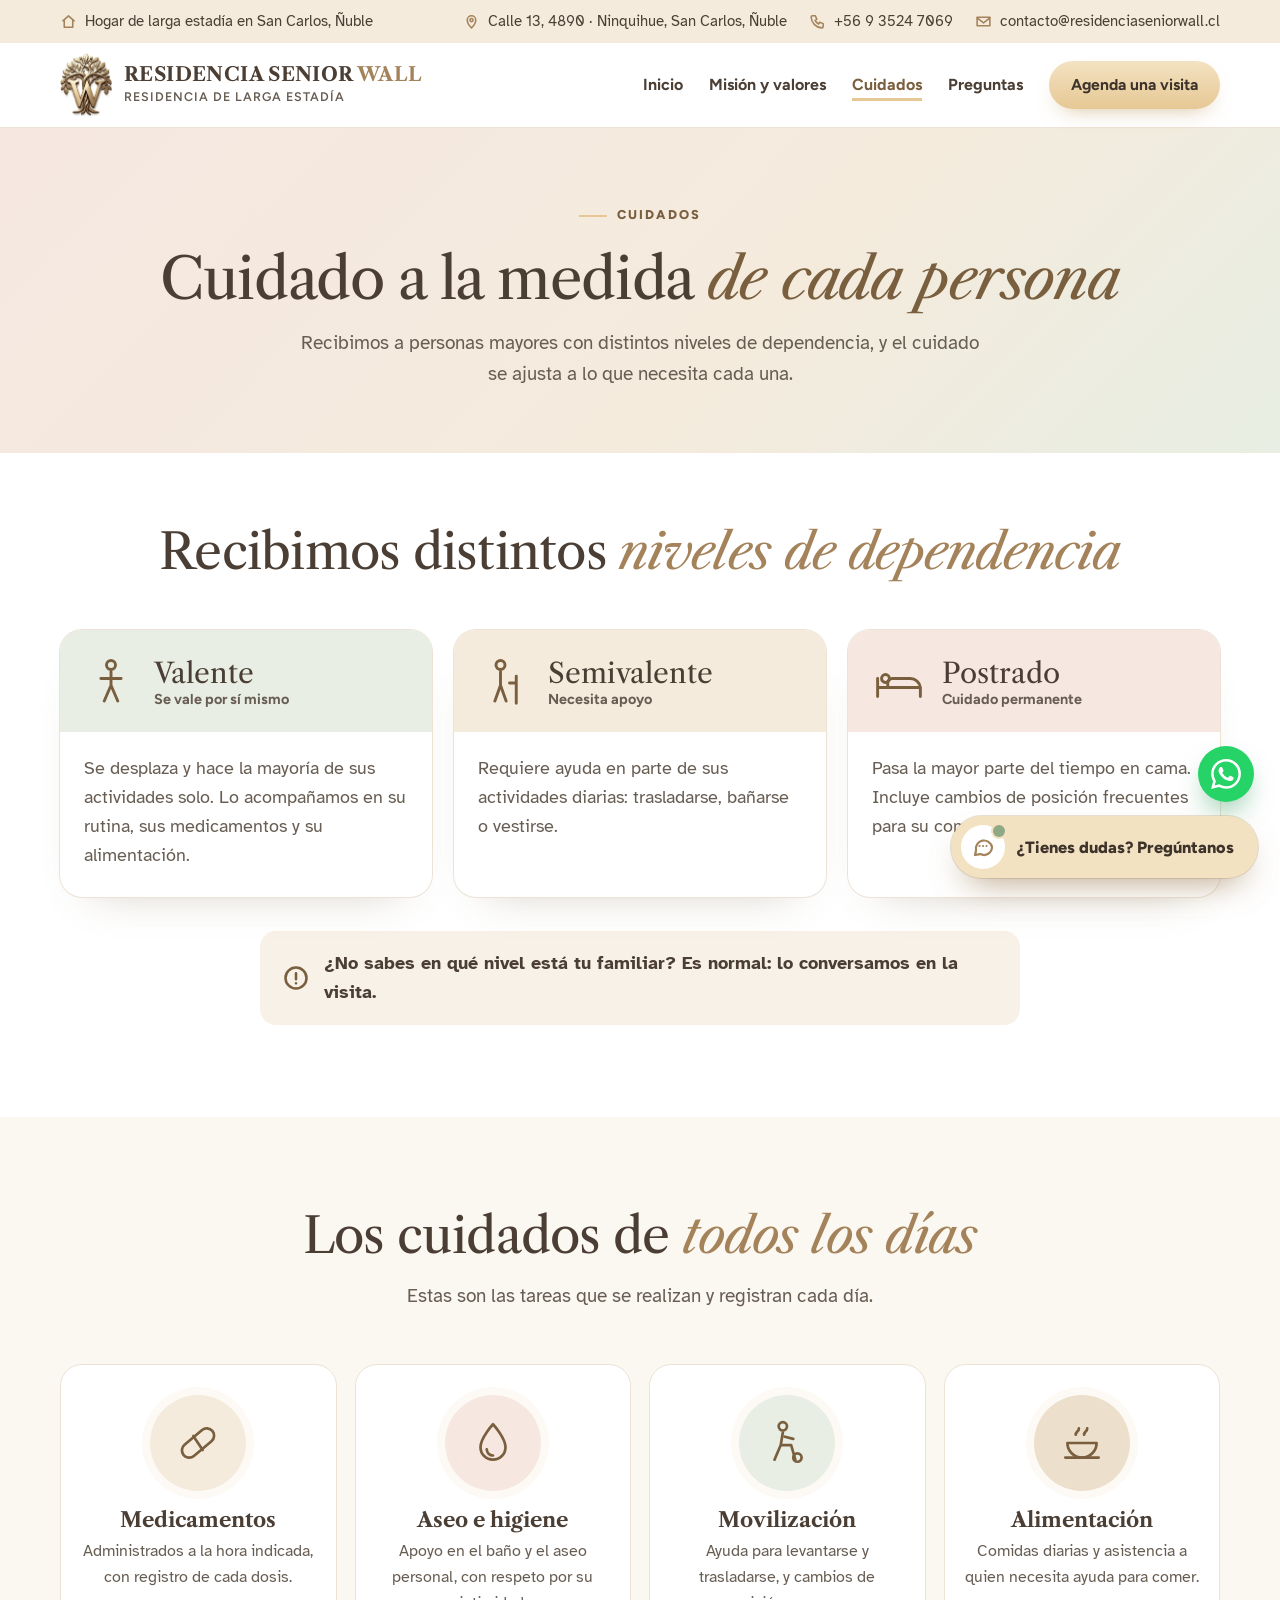
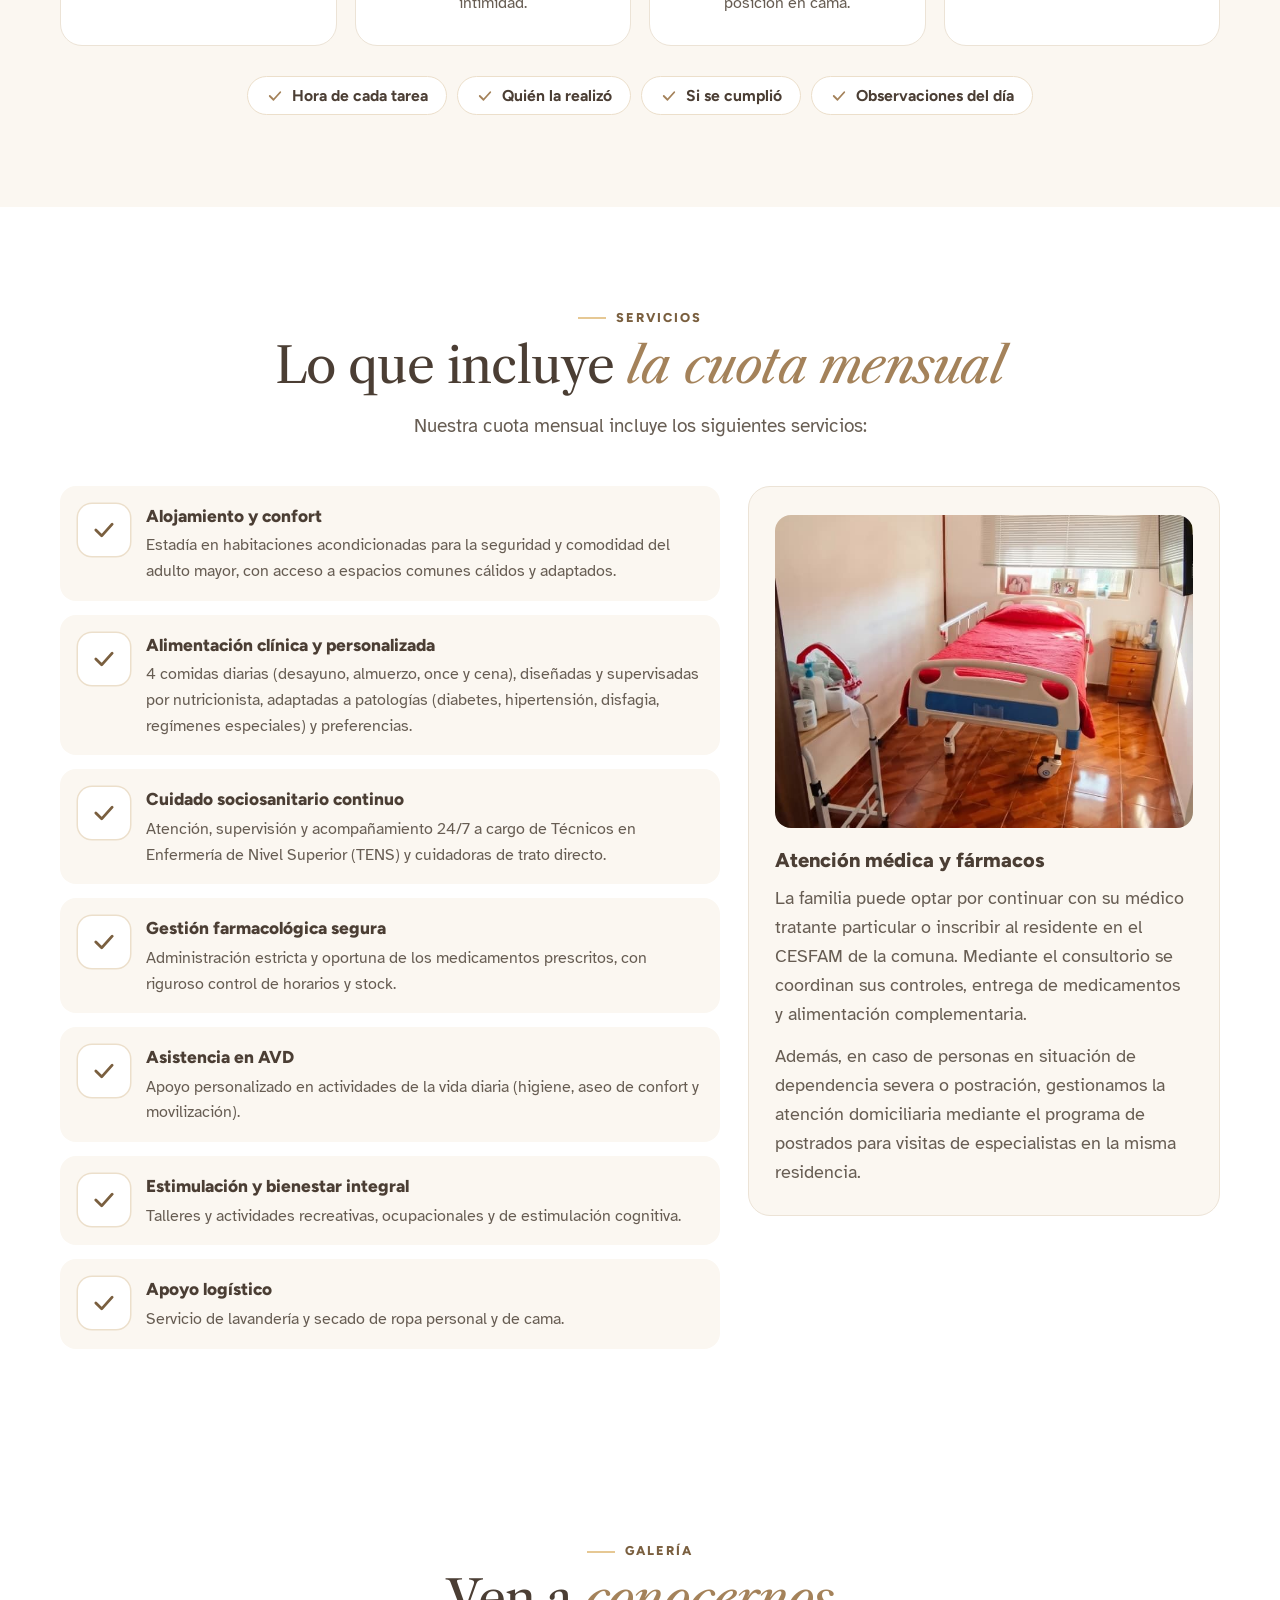
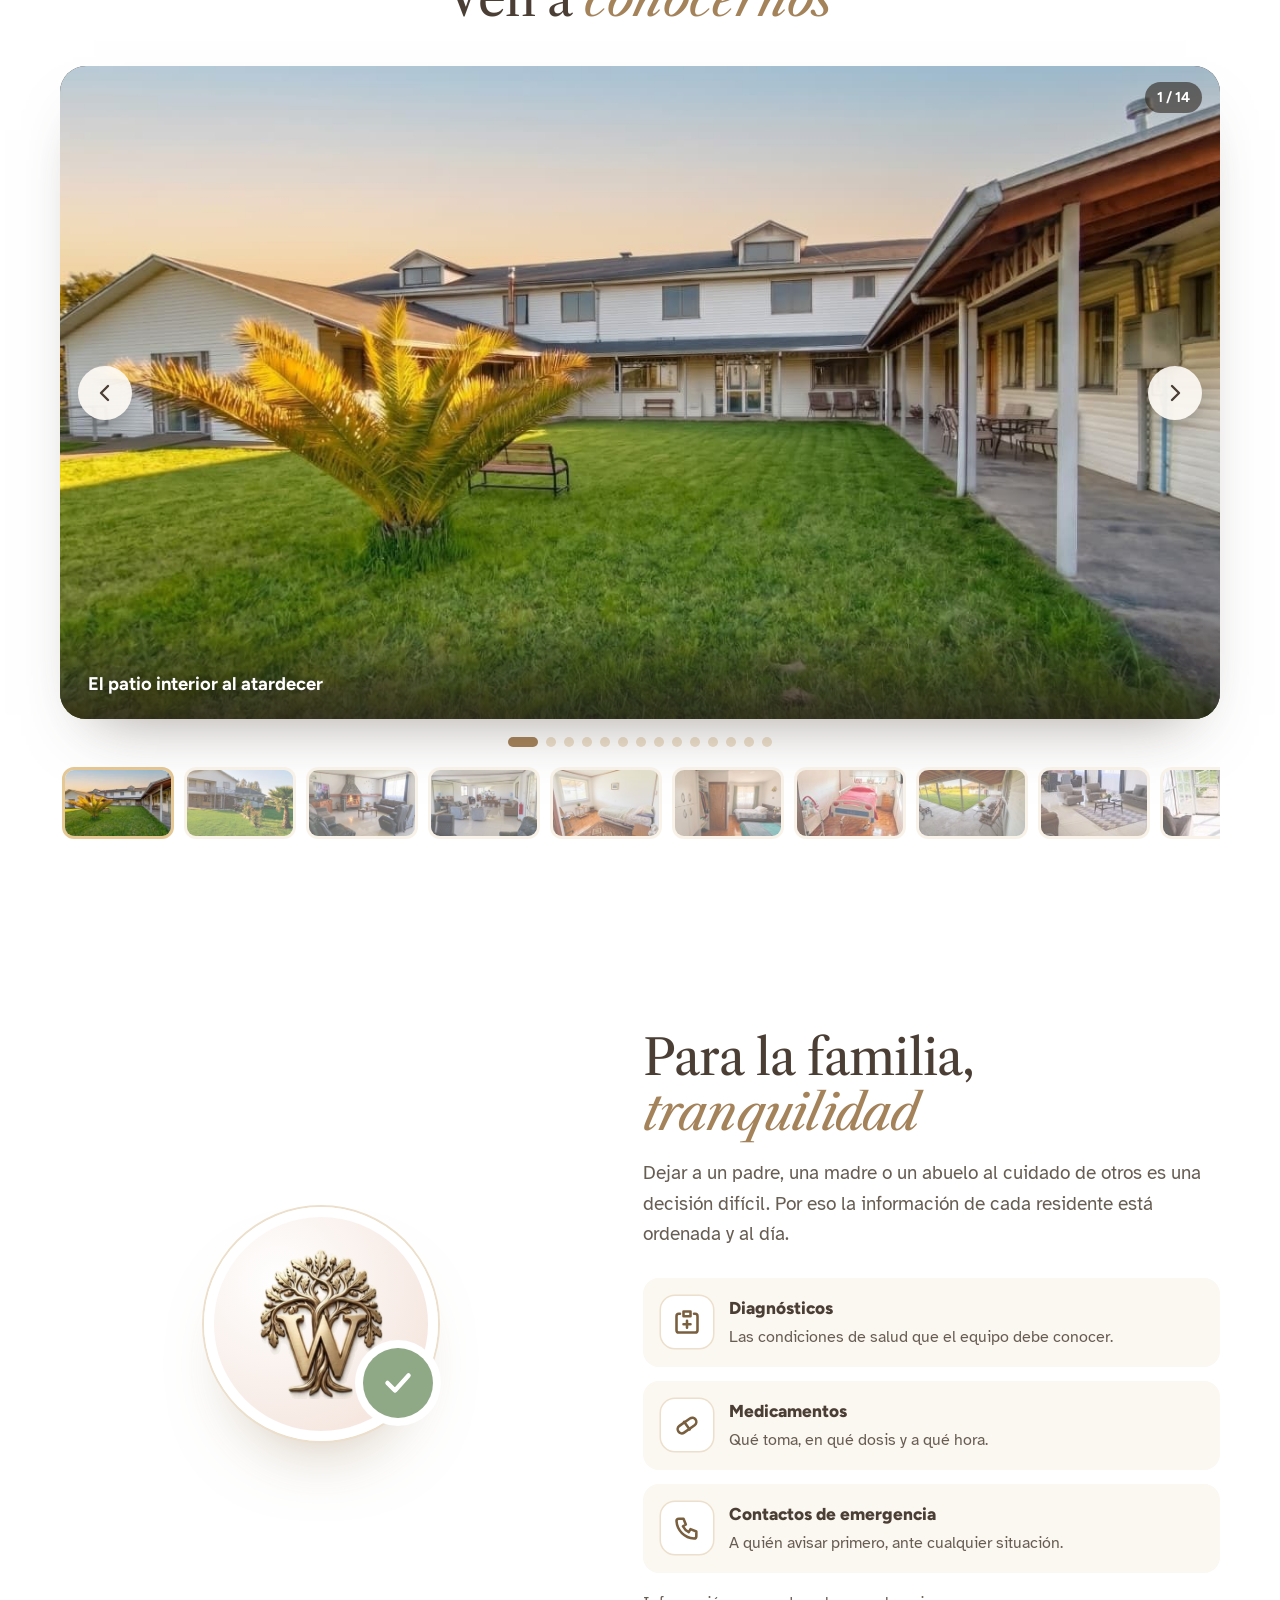
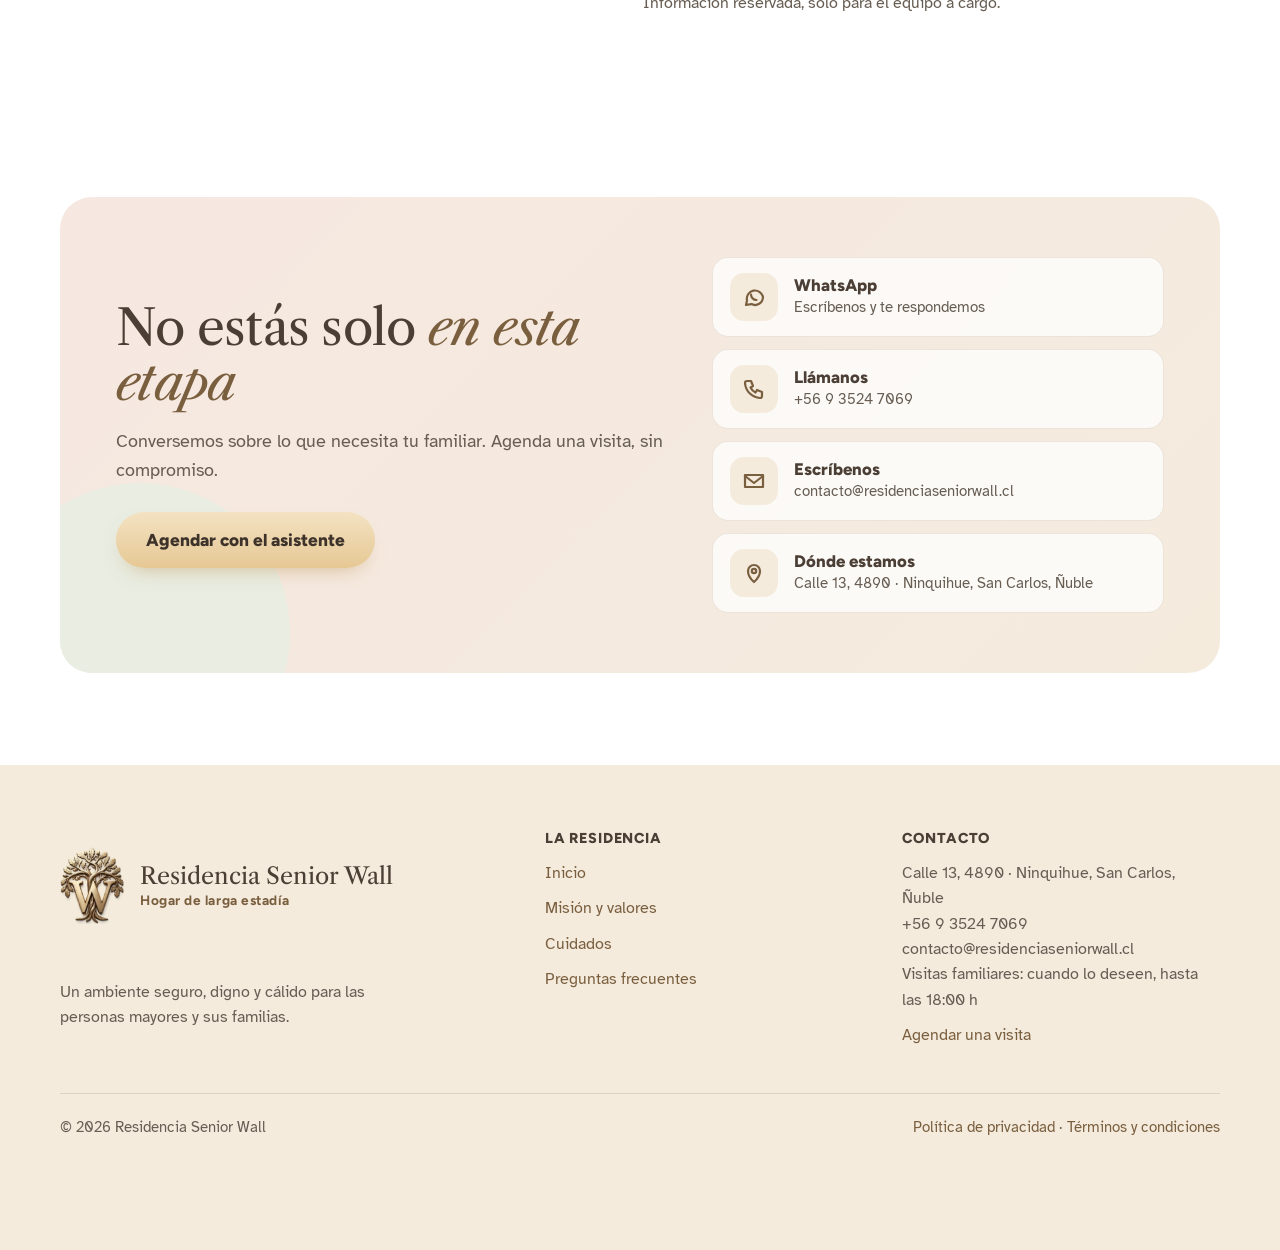
==== commit 5d33c9fe: "Mapa de Google solo a pedido, miniaturas livianas, privacidad v4 (Google Maps y contador) y términos" ====
--- a/cuidados.html
+++ b/cuidados.html
@@ -25,8 +25,8 @@
 <link href="https://fonts.googleapis.com/css2?family=Atkinson+Hyperlegible:ital,wght@0,400;0,700;1,400&family=Figtree:ital,wght@0,600;0,800;1,700&family=Libre+Caslon+Text:ital,wght@0,400;0,700;1,400&display=swap" rel="stylesheet">
 <script>document.documentElement.classList.add('js');</script>
 <!-- Datos de la residencia (teléfono, dirección, formulario de Google, fotos…): se editan en assets/config.js -->
-<script src="assets/config.js?v=20261027c"></script>
-<link rel="stylesheet" href="assets/sitio.css?v=20261027c">
+<script src="assets/config.js?v=20261027d"></script>
+<link rel="stylesheet" href="assets/sitio.css?v=20261027d">
 </head>
 <body>
 <a class="saltar" href="#contenido">Saltar al contenido</a>
@@ -218,7 +218,7 @@
   <svg viewBox="0 0 24 24" aria-hidden="true"><path fill="currentColor" d="M17.472 14.382c-.297-.149-1.758-.867-2.03-.967-.273-.099-.471-.148-.67.15-.197.297-.767.966-.94 1.164-.173.199-.347.223-.644.075-.297-.15-1.255-.463-2.39-1.475-.883-.788-1.48-1.761-1.653-2.059-.173-.297-.018-.458.13-.606.134-.133.298-.347.446-.52.149-.174.198-.298.298-.497.099-.198.05-.371-.025-.52-.075-.149-.669-1.612-.916-2.207-.242-.579-.487-.5-.669-.51-.173-.008-.371-.01-.57-.01-.198 0-.52.074-.792.372-.272.297-1.04 1.016-1.04 2.479 0 1.462 1.065 2.875 1.213 3.074.149.198 2.096 3.2 5.077 4.487.709.306 1.262.489 1.694.625.712.227 1.36.195 1.871.118.571-.085 1.758-.719 2.006-1.413.248-.694.248-1.289.173-1.413-.074-.124-.272-.198-.57-.347m-5.421 7.403h-.004a9.87 9.87 0 01-5.031-1.378l-.361-.214-3.741.982.998-3.648-.235-.374a9.86 9.860 0 01-1.51-5.26c.001-5.45 4.436-9.884 9.888-9.884 2.64 0 5.122 1.03 6.988 2.898a9.825 9.825 0 012.893 6.994c-.003 5.45-4.437 9.884-9.885 9.884m8.413-18.297A11.815 11.815 0 0012.05 0C5.495 0 .16 5.335.157 11.892c0 2.096.547 4.142 1.588 5.945L.057 24l6.305-1.654a11.882 11.882 0 005.683 1.448h.005c6.554 0 11.890-5.335 11.893-11.893a11.821 11.821 0 00-3.48-8.413Z"/></svg>
 </a>
 
-<script src="assets/sitio.js?v=20261027c"></script>
+<script src="assets/sitio.js?v=20261027d"></script>
 <!-- contador de visitas -->
 <script>(function(){try{var L=localStorage,S=sessionStorage;if(location.search.indexOf('yo=1')>-1)L.setItem('soy-de-la-casa','1');
 if(L.getItem('soy-de-la-casa')||S.getItem('visita-contada'))return;S.setItem('visita-contada','1');
--- a/assets/sitio.css
+++ b/assets/sitio.css
@@ -415,3 +415,10 @@
   .car-minis{display:none}
   .pf-sello{padding:12px 14px;max-width:150px;font-size:.82rem}.pf-sello b{font-size:1.8rem}
 }
+
+/* Mapa a pedido (27-10-2026) */
+.mapa-cargar{width:100%;height:100%;border:0;cursor:pointer;display:grid;place-content:center;justify-items:center;gap:10px;padding:24px;text-align:center;color:var(--marino);
+  background:linear-gradient(rgba(244,235,221,.86),rgba(244,235,221,.94)),url("fotos/entrada.jpg") center/cover}
+.mapa-cargar svg{width:46px;height:46px;color:var(--turquesa-2)}
+.mapa-cargar b{font:800 1.15rem var(--ui)}.mapa-cargar small{font:400 .92rem/1.4 var(--texto);color:var(--tinta-2);max-width:32ch}
+.mapa-cargar:hover b{text-decoration:underline;text-decoration-color:var(--sol-2);text-underline-offset:5px}
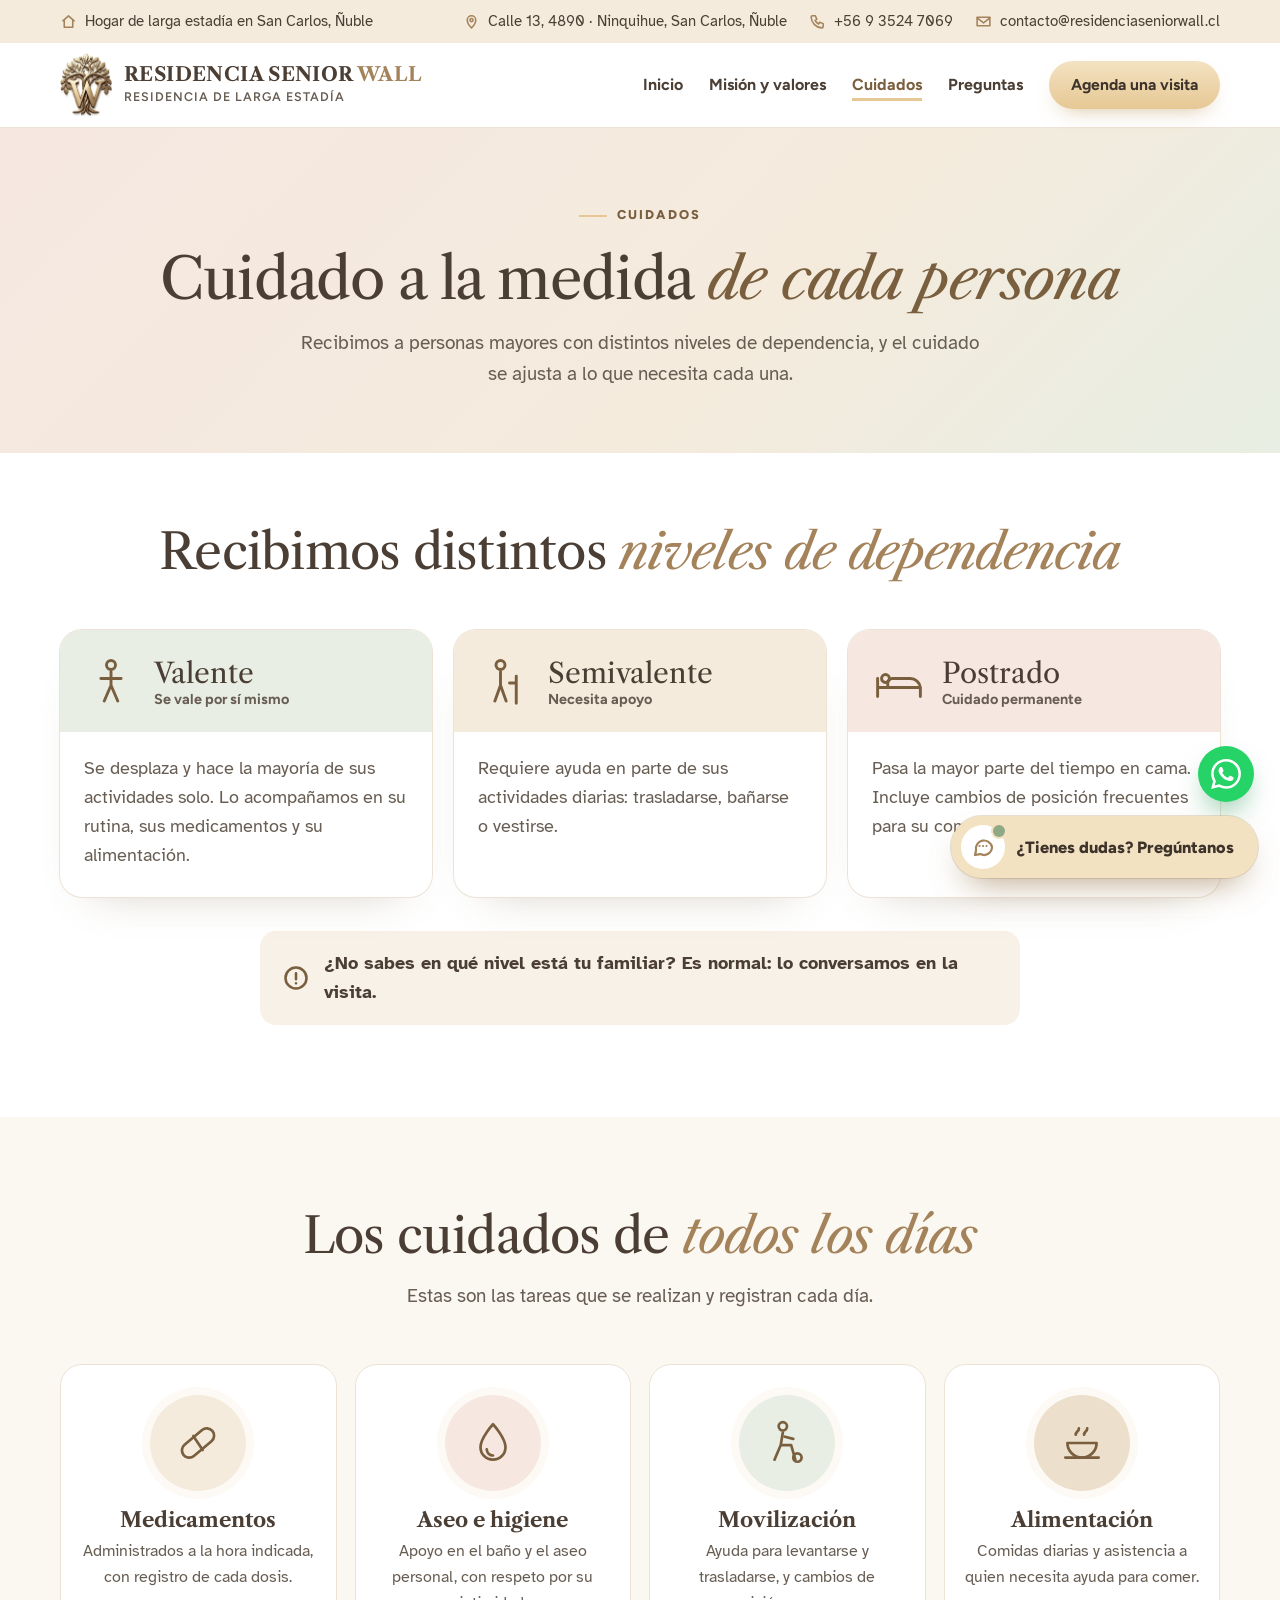
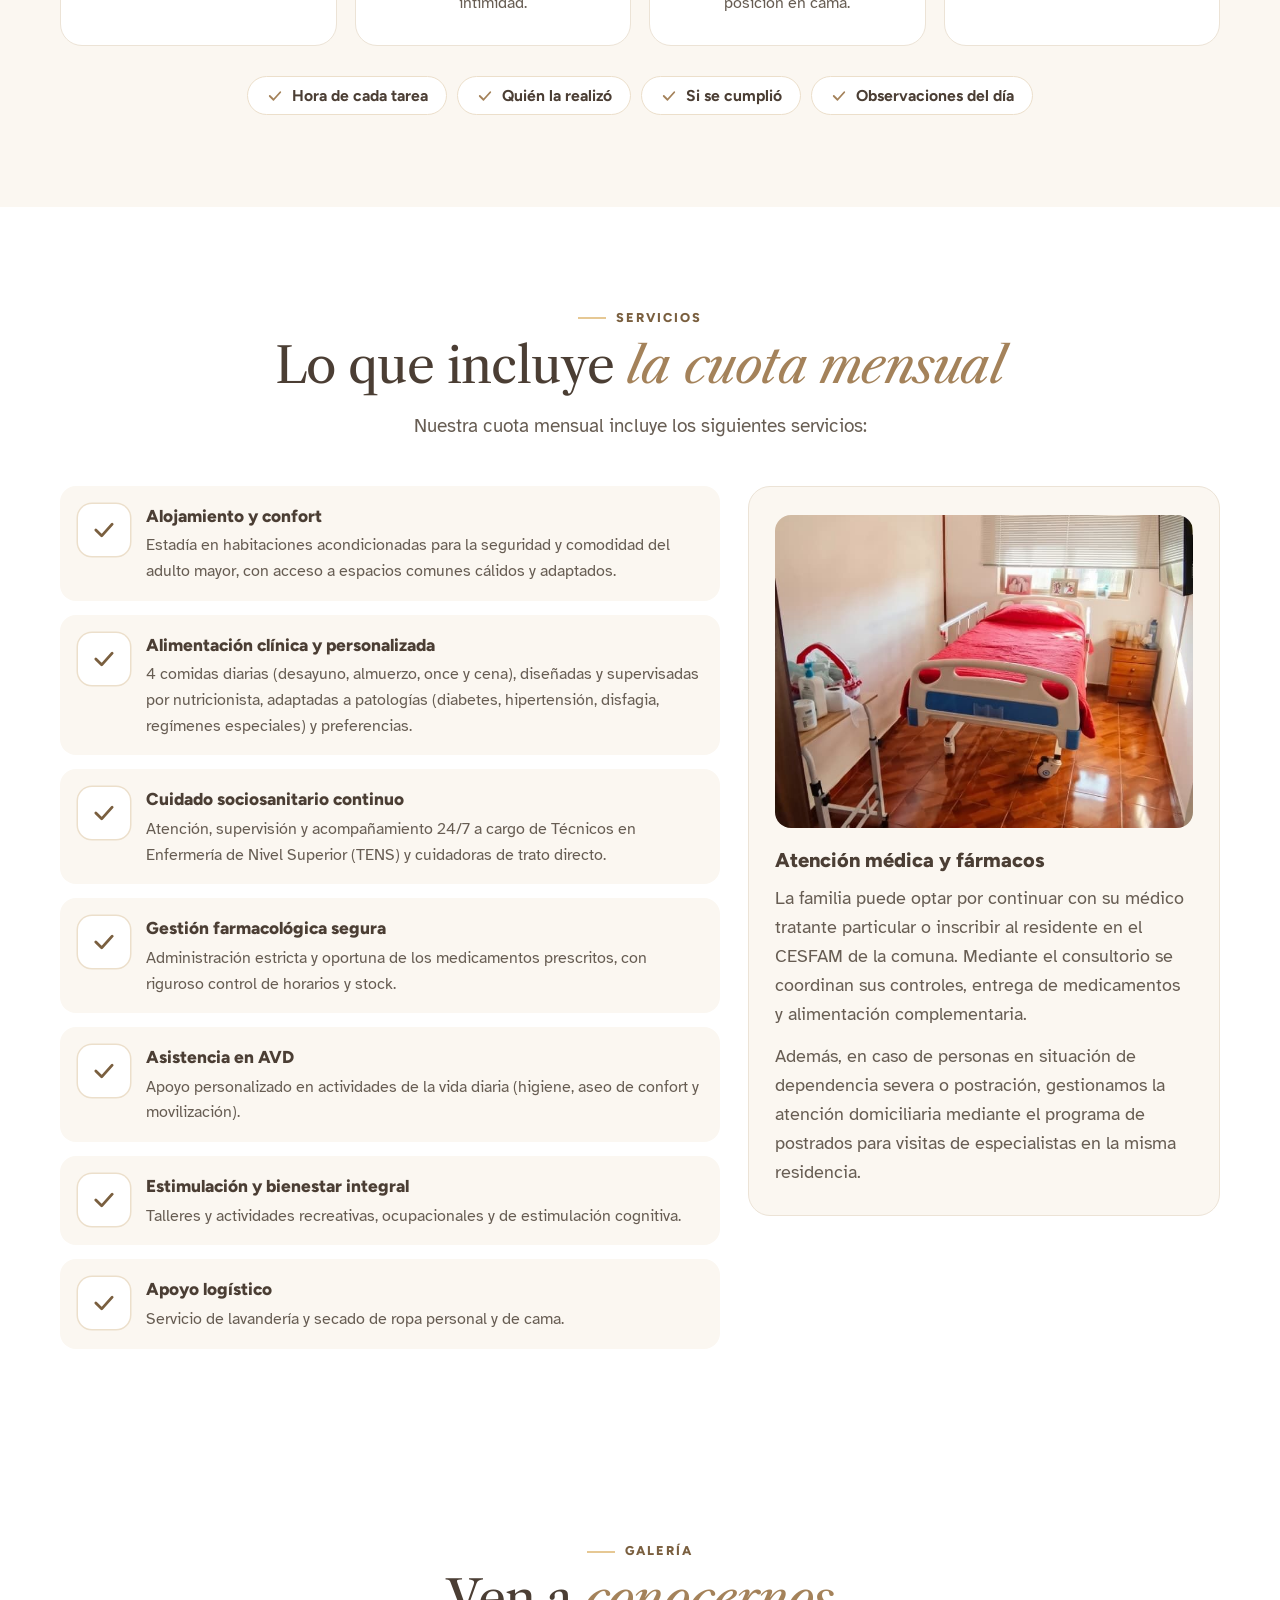
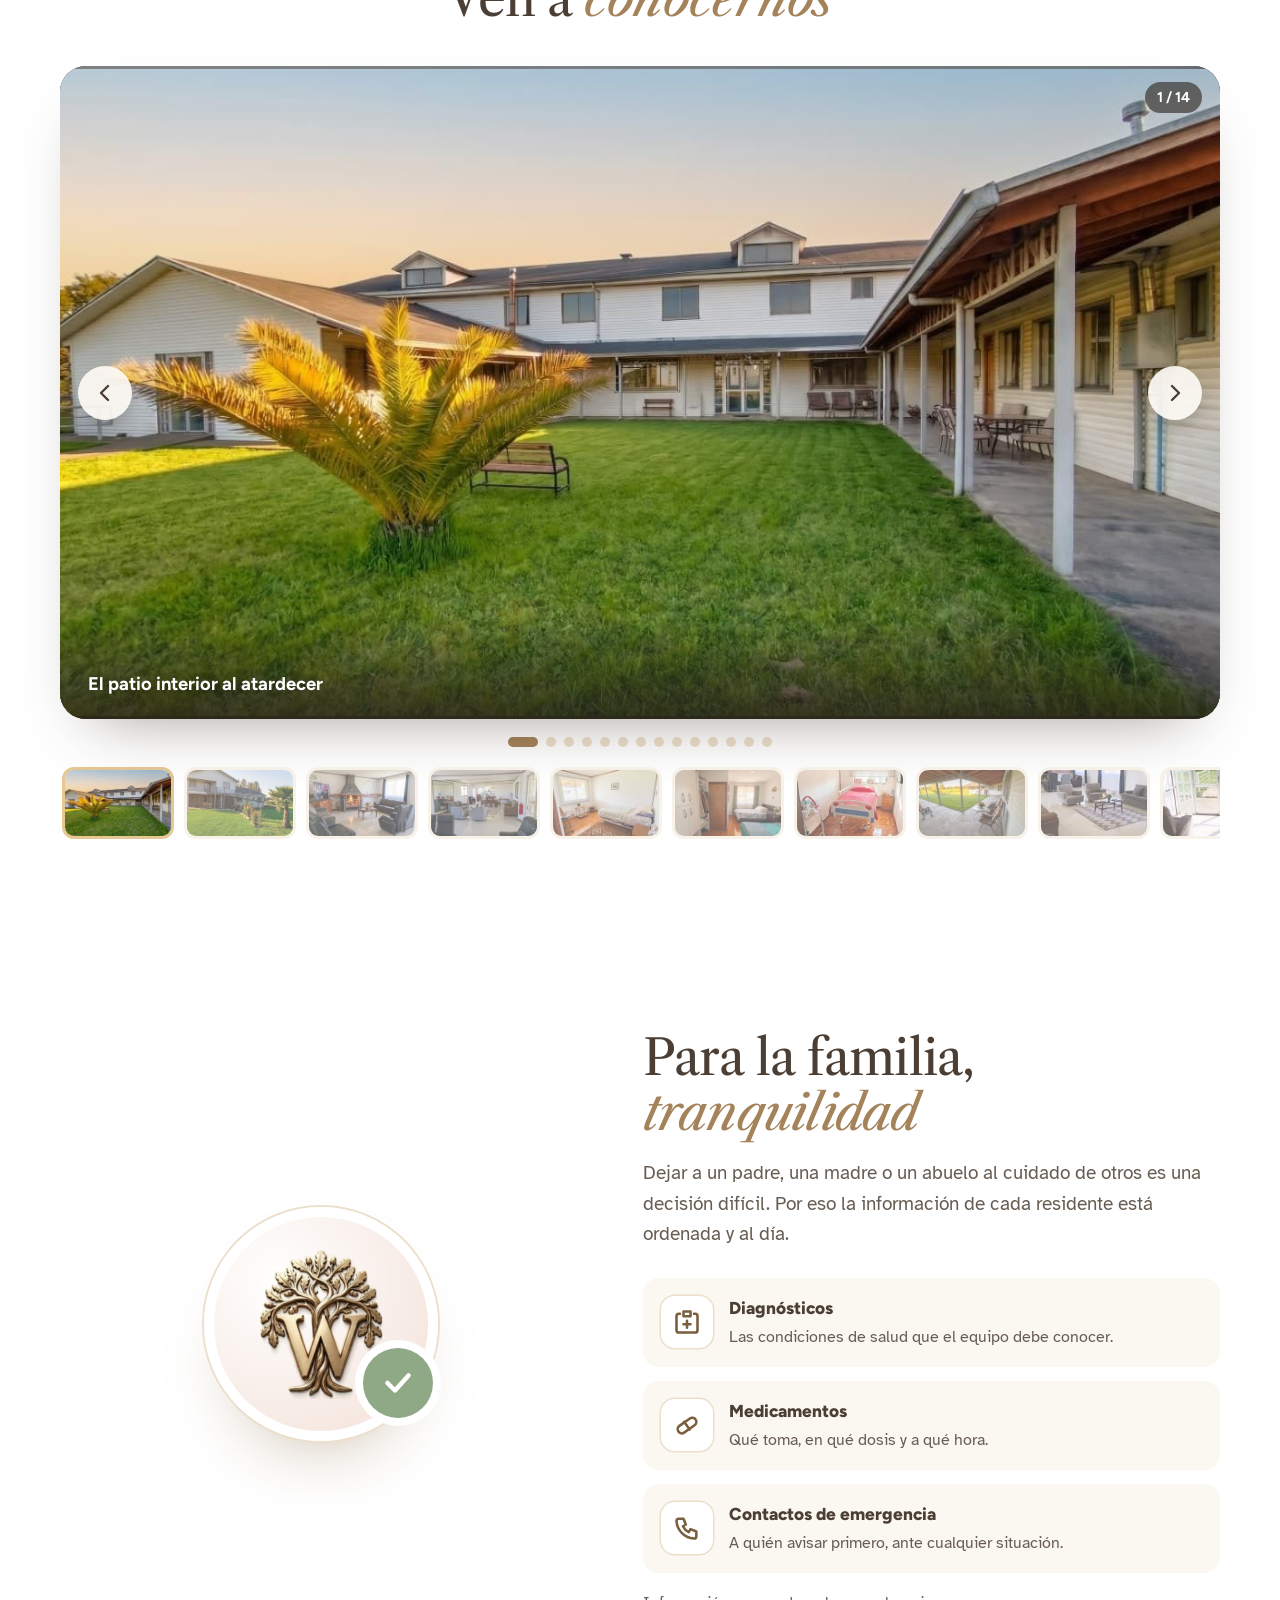
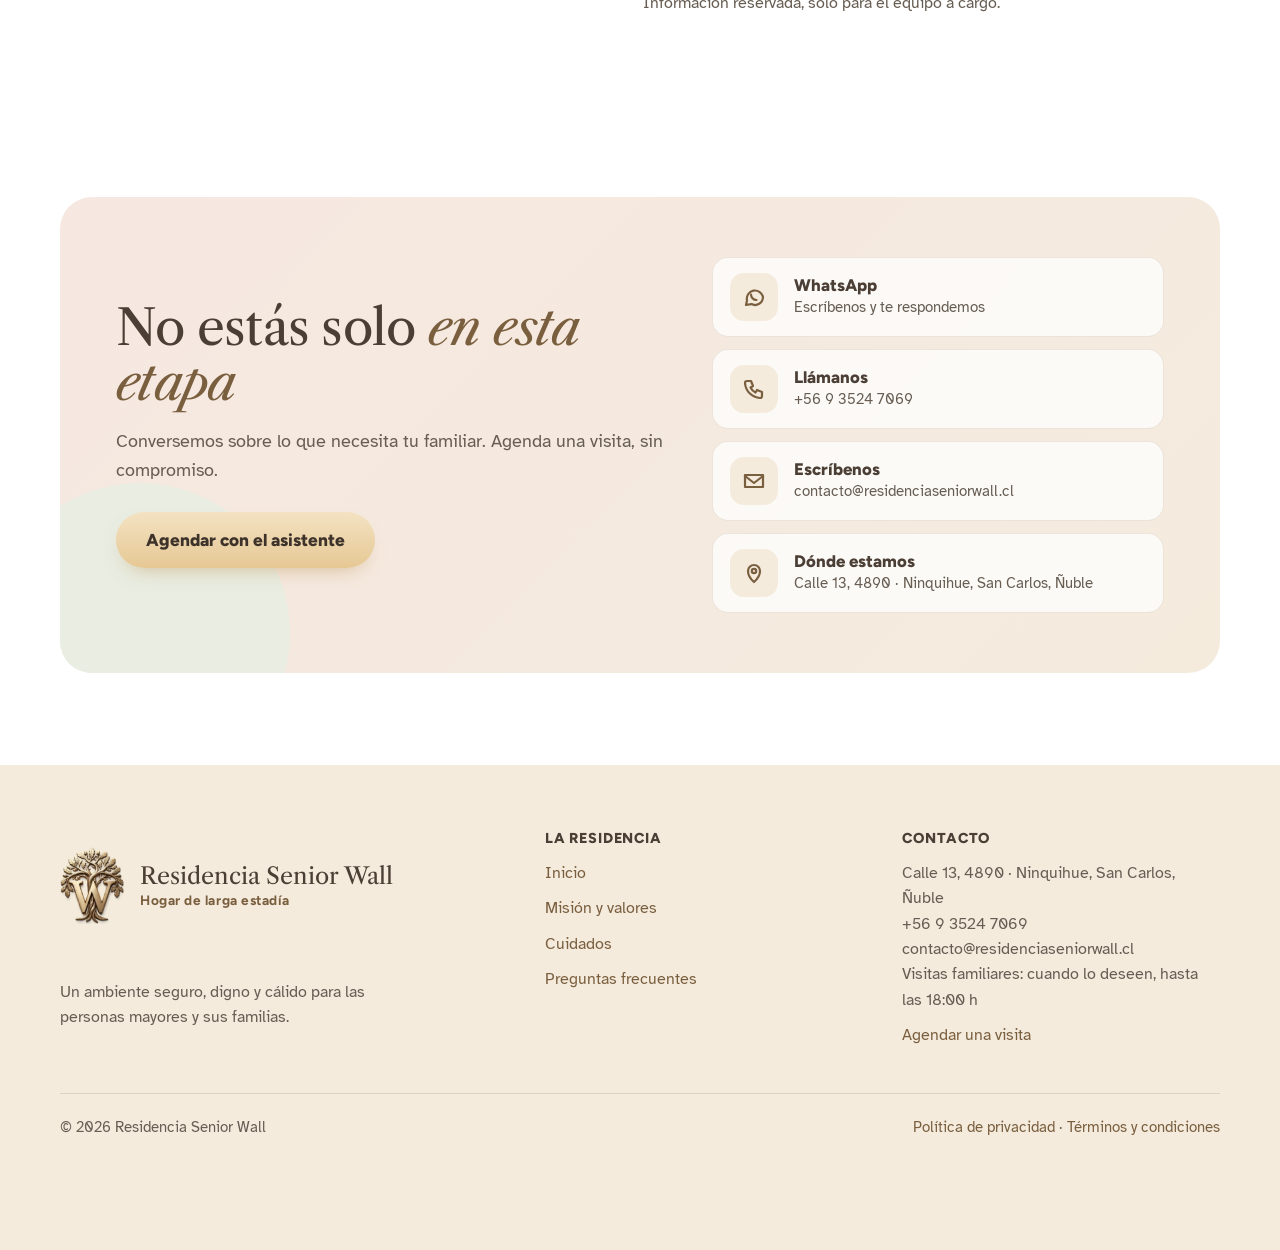
==== commit 203ee0fb: "Carrusel: fotos siempre enteras, sin zoom, con fondo difuminado Co-Authored-By: Claude Opus 5.5 <nor" ====
--- a/cuidados.html
+++ b/cuidados.html
@@ -25,8 +25,8 @@
 <link href="https://fonts.googleapis.com/css2?family=Atkinson+Hyperlegible:ital,wght@0,400;0,700;1,400&family=Figtree:ital,wght@0,600;0,800;1,700&family=Libre+Caslon+Text:ital,wght@0,400;0,700;1,400&display=swap" rel="stylesheet">
 <script>document.documentElement.classList.add('js');</script>
 <!-- Datos de la residencia (teléfono, dirección, formulario de Google, fotos…): se editan en assets/config.js -->
-<script src="assets/config.js?v=20261027d"></script>
-<link rel="stylesheet" href="assets/sitio.css?v=20261027d">
+<script src="assets/config.js?v=20261027e"></script>
+<link rel="stylesheet" href="assets/sitio.css?v=20261027e">
 </head>
 <body>
 <a class="saltar" href="#contenido">Saltar al contenido</a>
@@ -218,7 +218,7 @@
   <svg viewBox="0 0 24 24" aria-hidden="true"><path fill="currentColor" d="M17.472 14.382c-.297-.149-1.758-.867-2.03-.967-.273-.099-.471-.148-.67.15-.197.297-.767.966-.94 1.164-.173.199-.347.223-.644.075-.297-.15-1.255-.463-2.39-1.475-.883-.788-1.48-1.761-1.653-2.059-.173-.297-.018-.458.13-.606.134-.133.298-.347.446-.52.149-.174.198-.298.298-.497.099-.198.05-.371-.025-.52-.075-.149-.669-1.612-.916-2.207-.242-.579-.487-.5-.669-.51-.173-.008-.371-.01-.57-.01-.198 0-.52.074-.792.372-.272.297-1.04 1.016-1.04 2.479 0 1.462 1.065 2.875 1.213 3.074.149.198 2.096 3.2 5.077 4.487.709.306 1.262.489 1.694.625.712.227 1.36.195 1.871.118.571-.085 1.758-.719 2.006-1.413.248-.694.248-1.289.173-1.413-.074-.124-.272-.198-.57-.347m-5.421 7.403h-.004a9.87 9.87 0 01-5.031-1.378l-.361-.214-3.741.982.998-3.648-.235-.374a9.86 9.860 0 01-1.51-5.26c.001-5.45 4.436-9.884 9.888-9.884 2.64 0 5.122 1.03 6.988 2.898a9.825 9.825 0 012.893 6.994c-.003 5.45-4.437 9.884-9.885 9.884m8.413-18.297A11.815 11.815 0 0012.05 0C5.495 0 .16 5.335.157 11.892c0 2.096.547 4.142 1.588 5.945L.057 24l6.305-1.654a11.882 11.882 0 005.683 1.448h.005c6.554 0 11.890-5.335 11.893-11.893a11.821 11.821 0 00-3.48-8.413Z"/></svg>
 </a>
 
-<script src="assets/sitio.js?v=20261027d"></script>
+<script src="assets/sitio.js?v=20261027e"></script>
 <!-- contador de visitas -->
 <script>(function(){try{var L=localStorage,S=sessionStorage;if(location.search.indexOf('yo=1')>-1)L.setItem('soy-de-la-casa','1');
 if(L.getItem('soy-de-la-casa')||S.getItem('visita-contada'))return;S.setItem('visita-contada','1');
--- a/assets/sitio.css
+++ b/assets/sitio.css
@@ -378,10 +378,10 @@
 .car-marco{position:relative;border-radius:26px;overflow:hidden;background:var(--marino-2);box-shadow:0 30px 60px -34px rgba(75,62,52,.55)}
 .car-pista{display:flex;overflow-x:auto;scroll-snap-type:x mandatory;scrollbar-width:none;outline:none}
 .car-pista::-webkit-scrollbar{display:none}
-.car-slide{position:relative;flex:0 0 100%;margin:0;scroll-snap-align:center;aspect-ratio:16/9;max-height:76vh;overflow:hidden;display:grid;place-items:center}
+.car-slide{position:relative;flex:0 0 100%;margin:0;scroll-snap-align:center;aspect-ratio:16/9;max-height:min(76vh,680px);overflow:hidden;display:grid;place-items:center}
 .car-slide::before{content:"";position:absolute;inset:-30px;background:var(--foto) center/cover;filter:blur(26px) brightness(.62);transform:scale(1.1)}
-.car-slide img{position:relative;width:100%;height:100%;object-fit:cover}
-.car-slide.vertical img{object-fit:contain}
+/* La foto se ve siempre entera (sin recortes ni zoom); el fondo difuminado de la misma foto rellena los lados. */
+.car-slide img{position:absolute;inset:0;width:100%;height:100%;object-fit:contain}
 .car-slide figcaption{position:absolute;left:0;right:0;bottom:0;padding:60px 28px 22px;background:linear-gradient(transparent,rgba(42,34,28,.78));color:#fff;font:700 1.15rem/1.3 var(--ui);text-shadow:0 1px 8px rgba(0,0,0,.35)}
 .car-flecha{position:absolute;top:50%;transform:translateY(-50%);width:54px;height:54px;border-radius:50%;border:0;background:rgba(253,250,245,.92);color:var(--marino);display:grid;place-items:center;cursor:pointer;box-shadow:0 10px 24px -10px rgba(0,0,0,.45);transition:transform .18s,background .18s}
 .car-flecha:hover{background:#fff;transform:translateY(-50%) scale(1.06)}
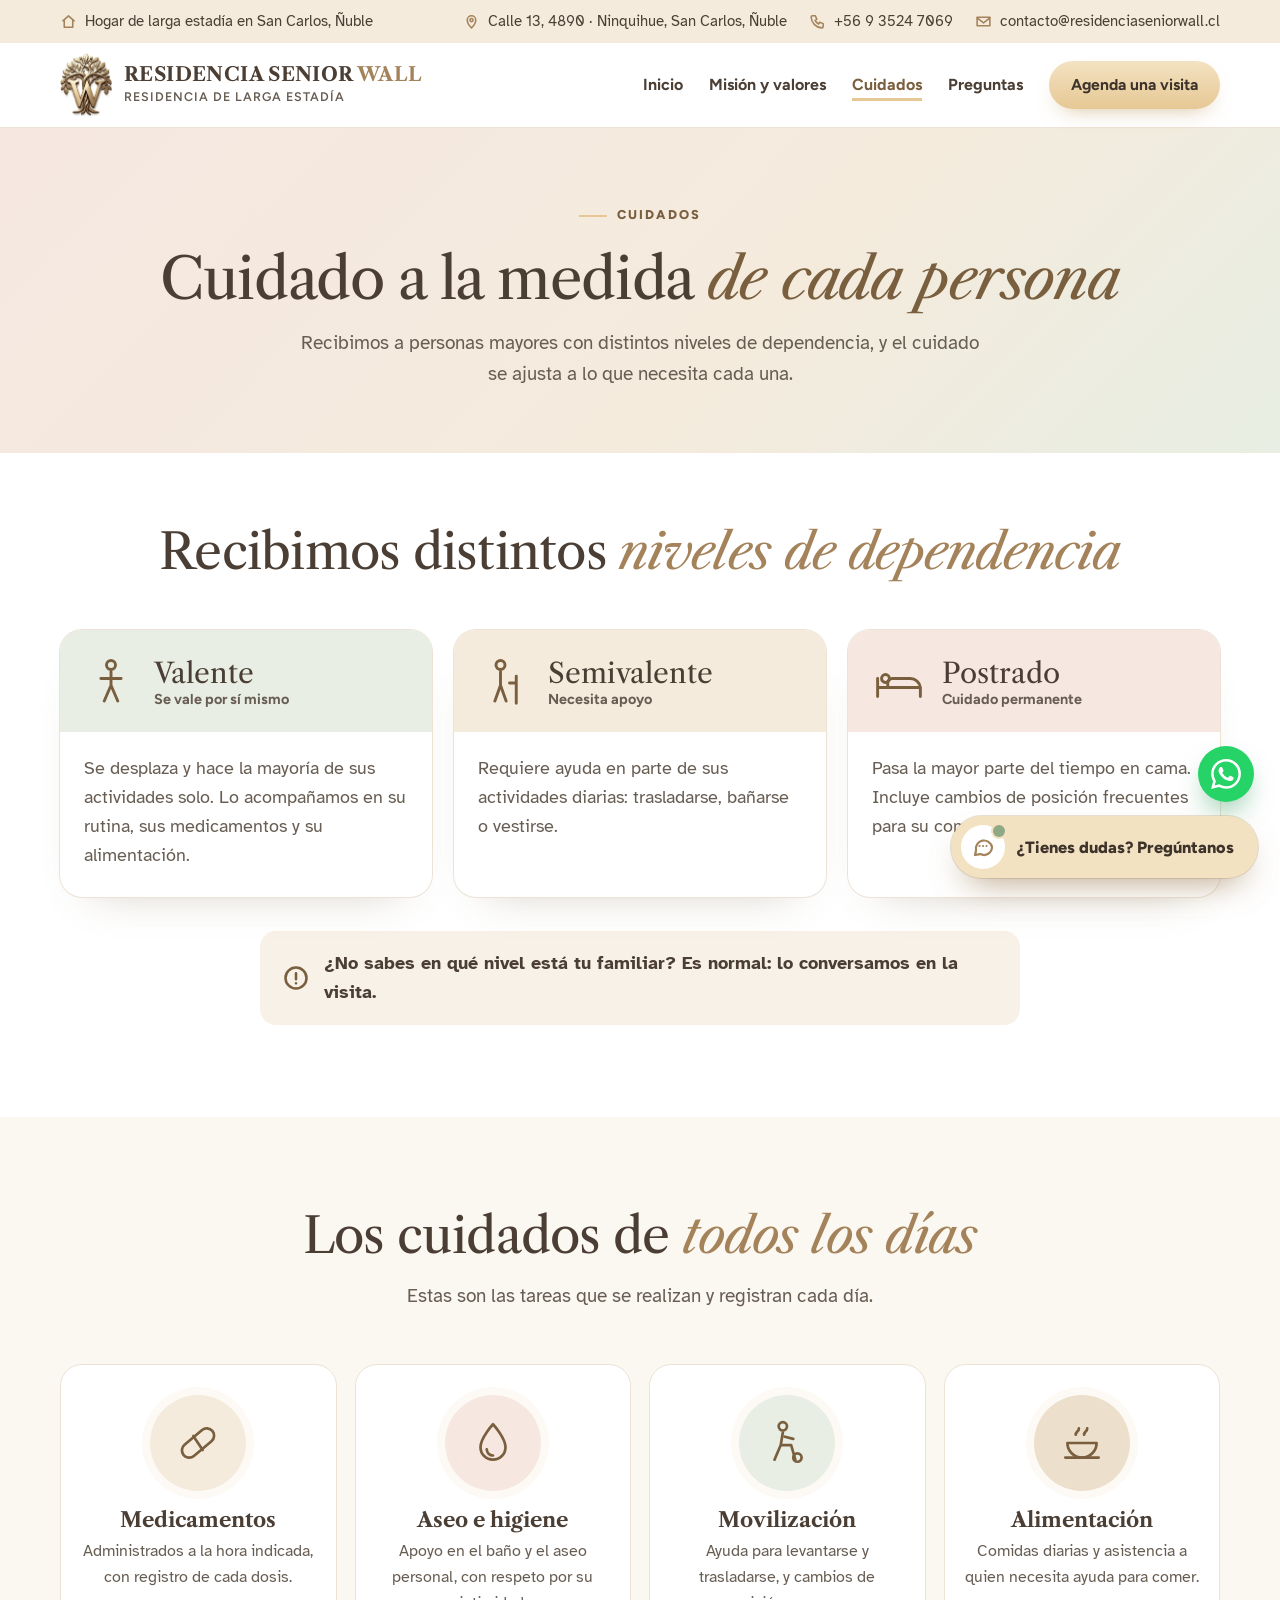
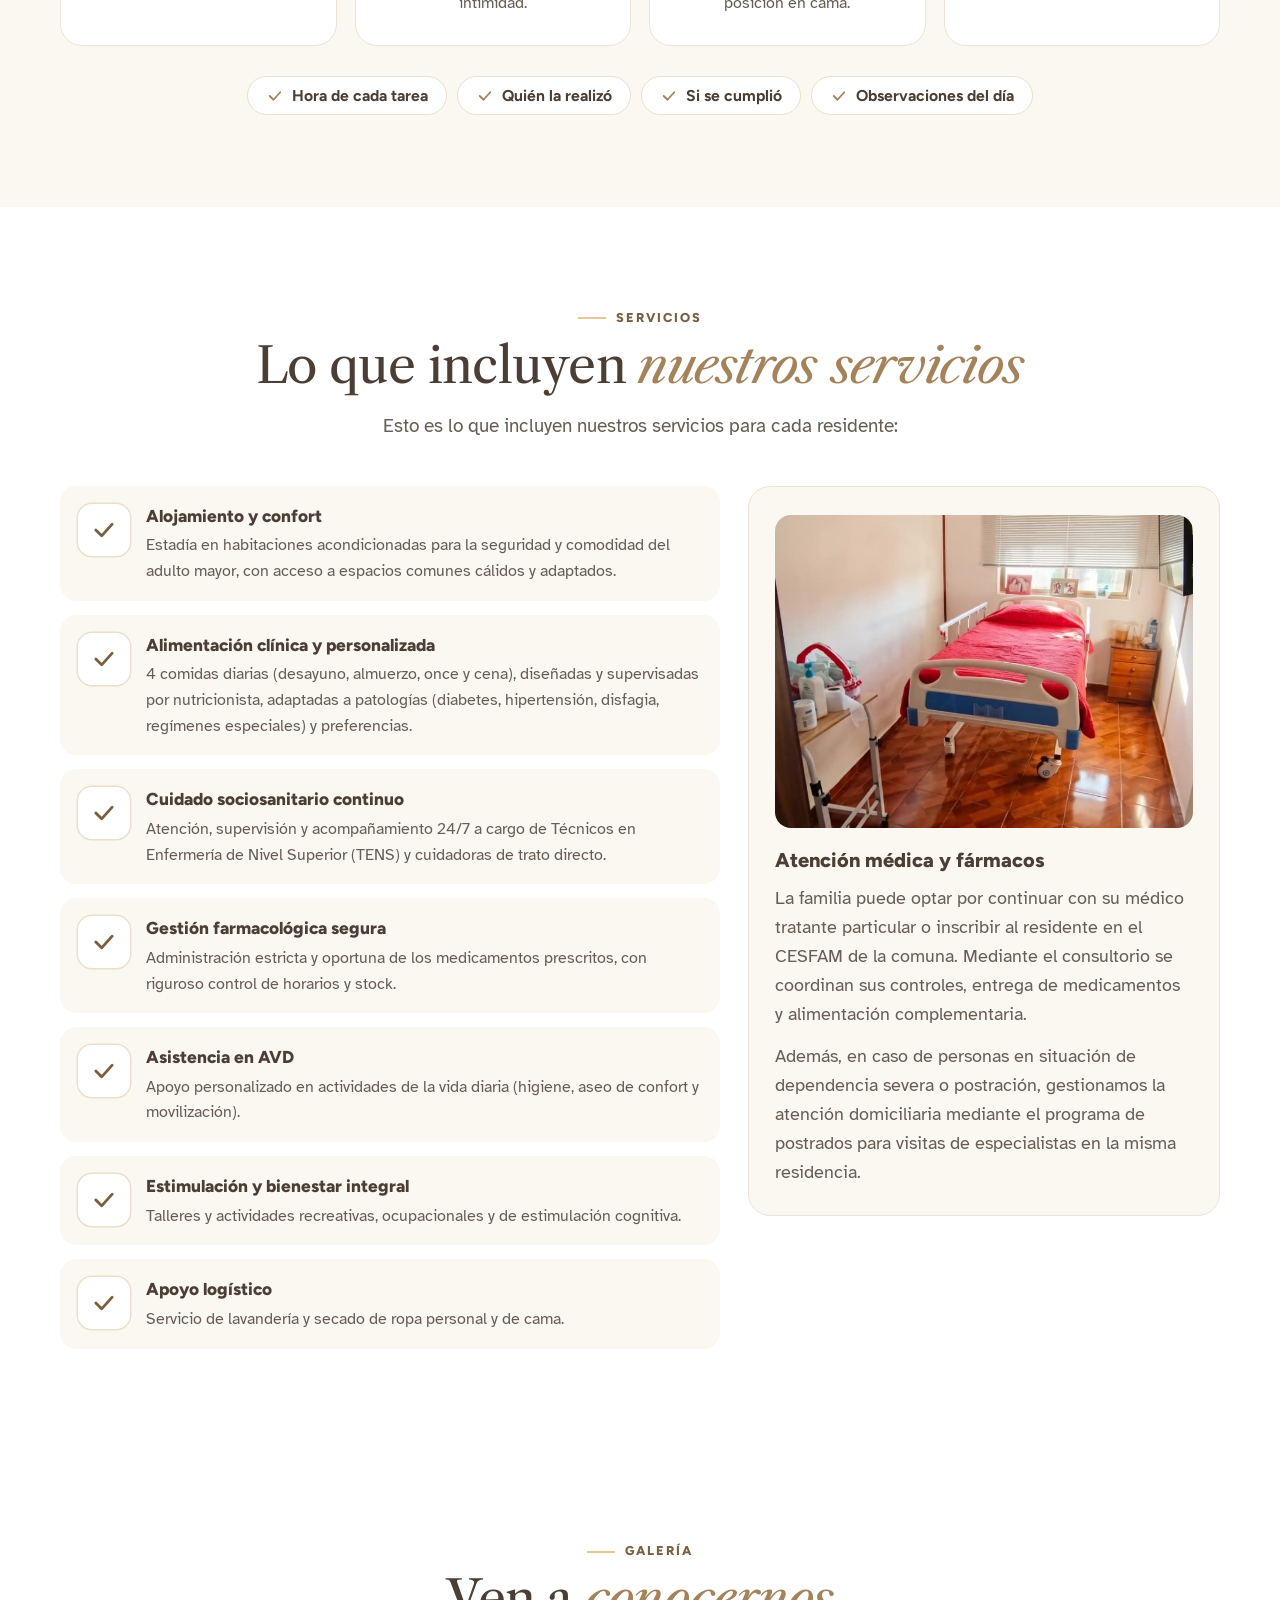
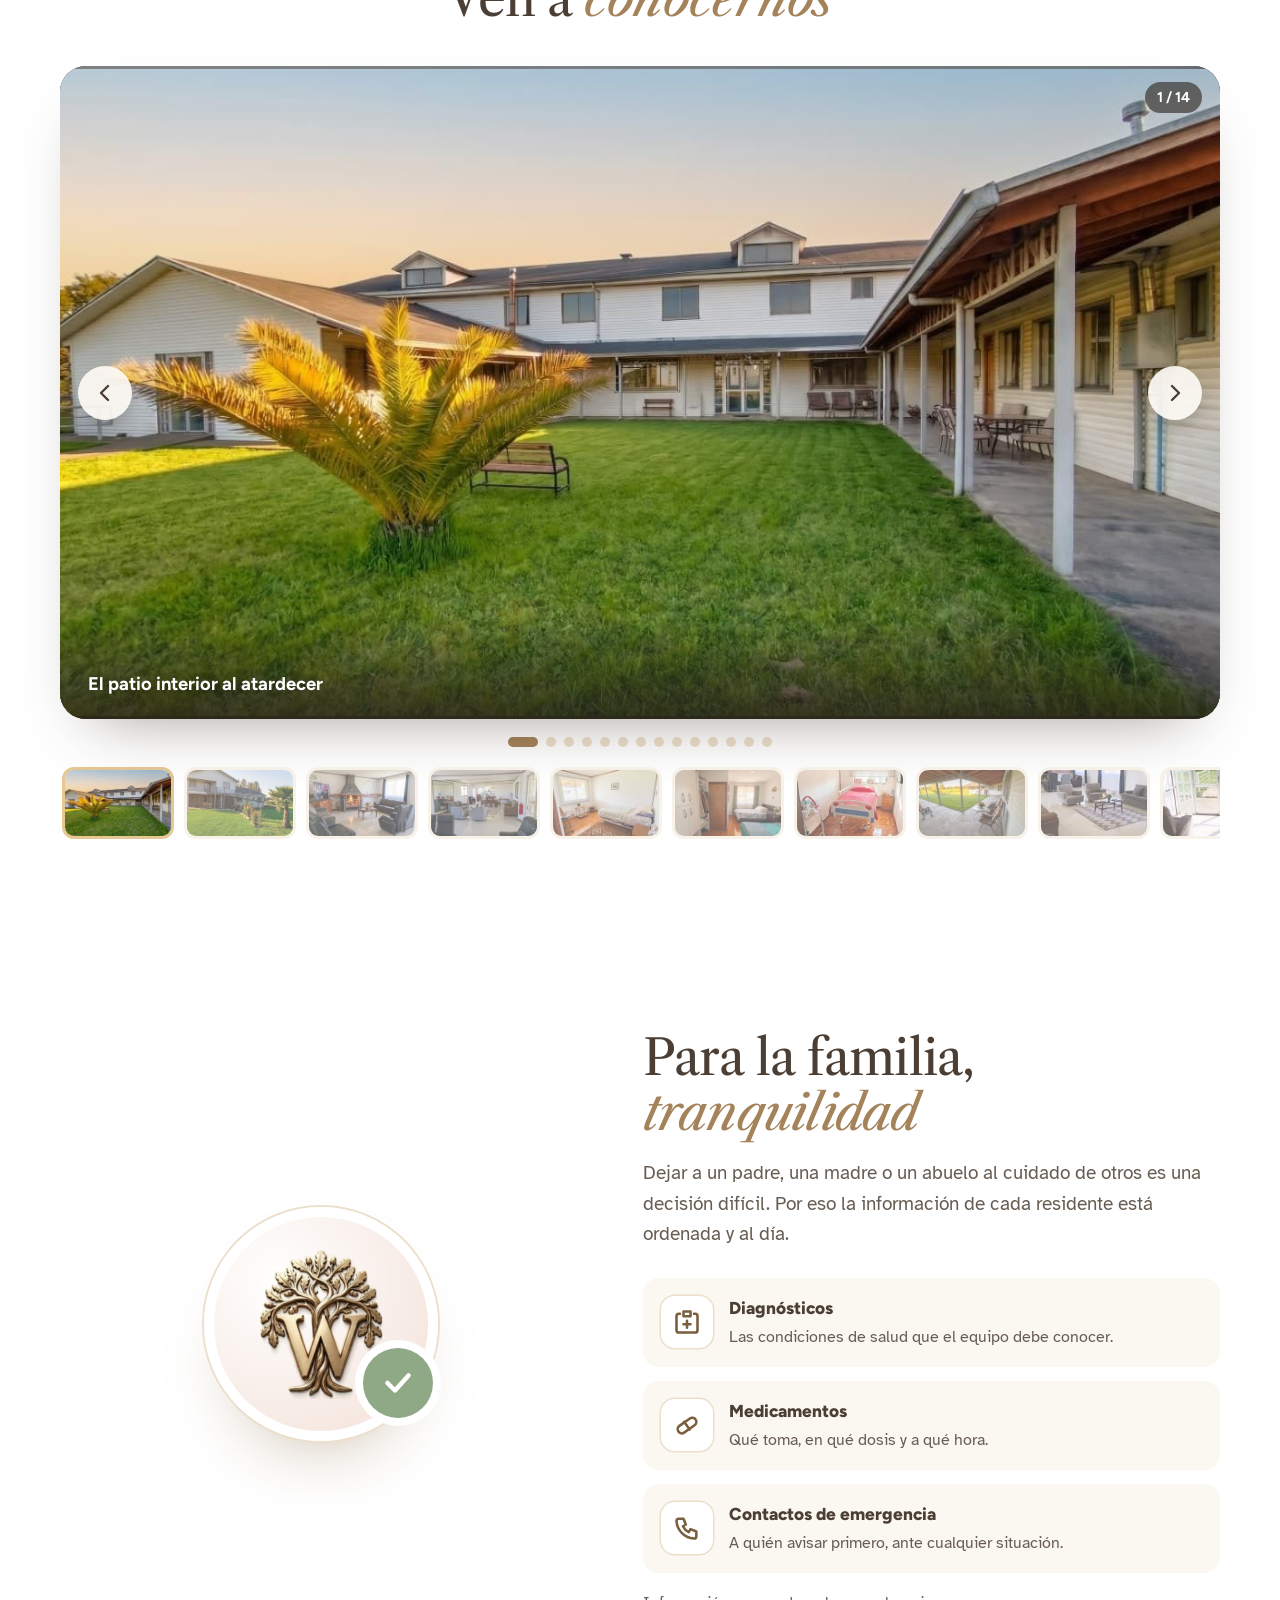
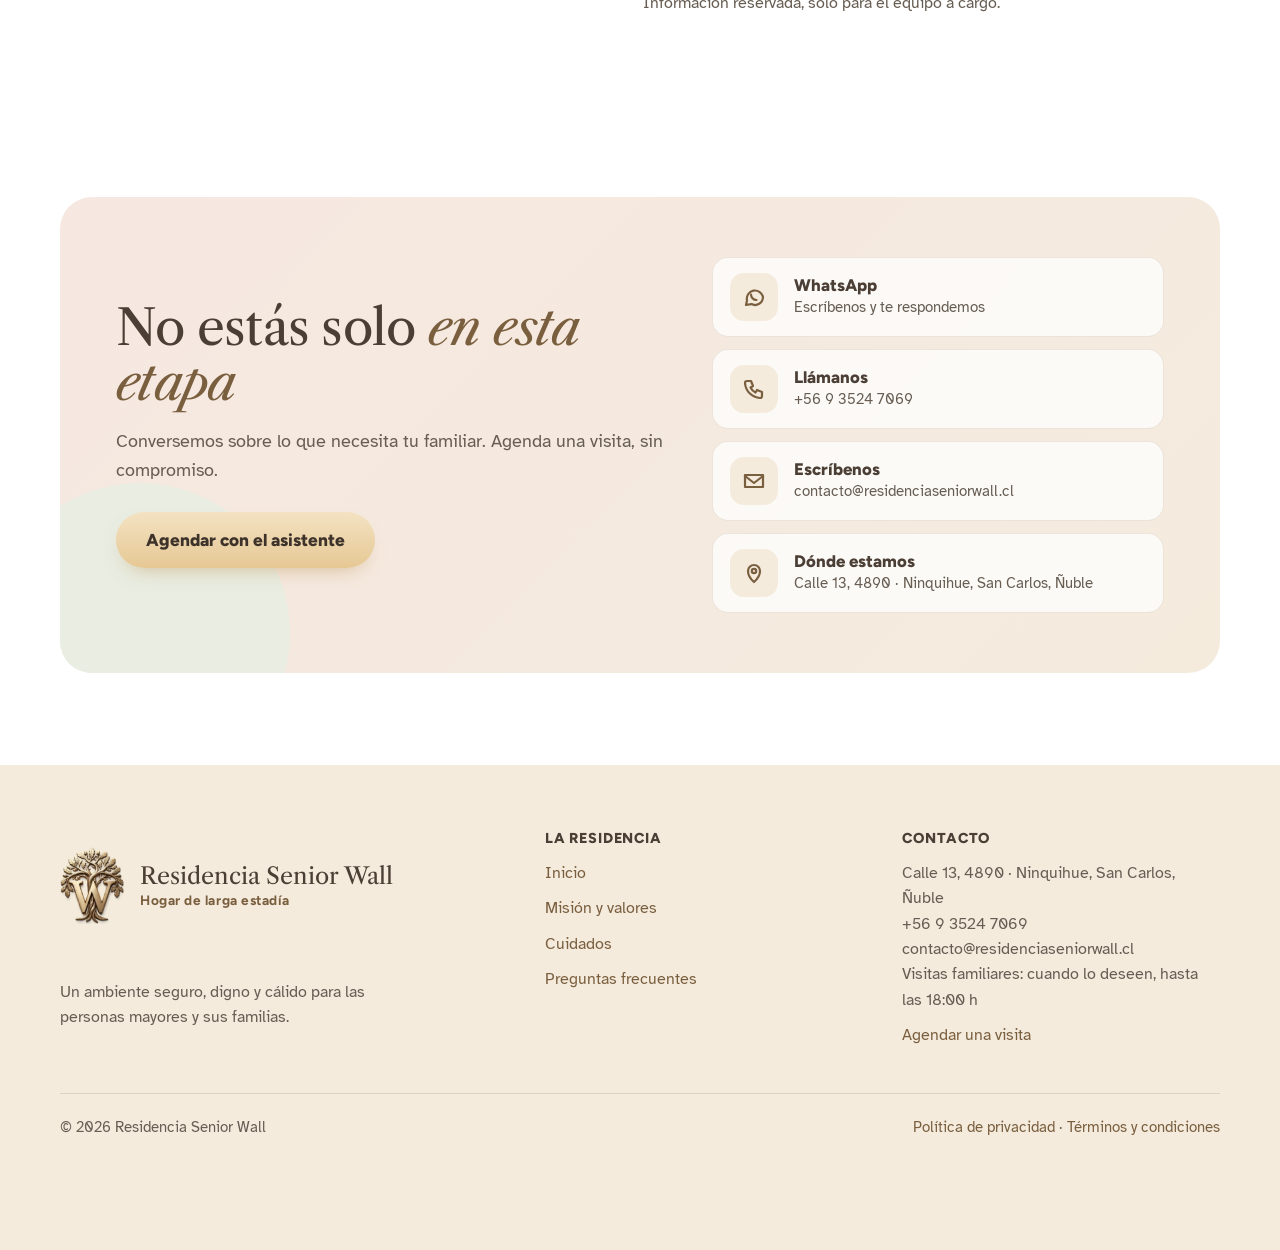
==== commit da1667d9: "Portada con la casa de fondo y «servicios» en vez de «mensualidad» Co-Authored-By: Claude Opus 5.5 <" ====
--- a/cuidados.html
+++ b/cuidados.html
@@ -25,8 +25,8 @@
 <link href="https://fonts.googleapis.com/css2?family=Atkinson+Hyperlegible:ital,wght@0,400;0,700;1,400&family=Figtree:ital,wght@0,600;0,800;1,700&family=Libre+Caslon+Text:ital,wght@0,400;0,700;1,400&display=swap" rel="stylesheet">
 <script>document.documentElement.classList.add('js');</script>
 <!-- Datos de la residencia (teléfono, dirección, formulario de Google, fotos…): se editan en assets/config.js -->
-<script src="assets/config.js?v=20261027e"></script>
-<link rel="stylesheet" href="assets/sitio.css?v=20261027e">
+<script src="assets/config.js?v=20261027g"></script>
+<link rel="stylesheet" href="assets/sitio.css?v=20261027g">
 </head>
 <body>
 <a class="saltar" href="#contenido">Saltar al contenido</a>
@@ -102,13 +102,13 @@
     </div>
   </section>
 
-  <!-- QUÉ INCLUYE LA CUOTA (texto del dueño, 27-10-2026) -->
+  <!-- QUÉ INCLUYEN LOS SERVICIOS (texto del dueño; sin decir «mensualidad», pedido 27-10-2026) -->
   <section id="incluye">
     <div class="wrap">
       <div class="centro aparece">
         <p class="sobre">Servicios</p>
-        <h2>Lo que incluye <span class="t">la cuota mensual</span></h2>
-        <p class="bajada">Nuestra cuota mensual incluye los siguientes servicios:</p>
+        <h2>Lo que incluyen <span class="t">nuestros servicios</span></h2>
+        <p class="bajada">Esto es lo que incluyen nuestros servicios para cada residente:</p>
       </div>
       <div class="incluye-grid">
         <ul class="lista-ficha aparece">
@@ -218,7 +218,7 @@
   <svg viewBox="0 0 24 24" aria-hidden="true"><path fill="currentColor" d="M17.472 14.382c-.297-.149-1.758-.867-2.03-.967-.273-.099-.471-.148-.67.15-.197.297-.767.966-.94 1.164-.173.199-.347.223-.644.075-.297-.15-1.255-.463-2.39-1.475-.883-.788-1.48-1.761-1.653-2.059-.173-.297-.018-.458.13-.606.134-.133.298-.347.446-.52.149-.174.198-.298.298-.497.099-.198.05-.371-.025-.52-.075-.149-.669-1.612-.916-2.207-.242-.579-.487-.5-.669-.51-.173-.008-.371-.01-.57-.01-.198 0-.52.074-.792.372-.272.297-1.04 1.016-1.04 2.479 0 1.462 1.065 2.875 1.213 3.074.149.198 2.096 3.2 5.077 4.487.709.306 1.262.489 1.694.625.712.227 1.36.195 1.871.118.571-.085 1.758-.719 2.006-1.413.248-.694.248-1.289.173-1.413-.074-.124-.272-.198-.57-.347m-5.421 7.403h-.004a9.87 9.87 0 01-5.031-1.378l-.361-.214-3.741.982.998-3.648-.235-.374a9.86 9.860 0 01-1.51-5.26c.001-5.45 4.436-9.884 9.888-9.884 2.64 0 5.122 1.03 6.988 2.898a9.825 9.825 0 012.893 6.994c-.003 5.45-4.437 9.884-9.885 9.884m8.413-18.297A11.815 11.815 0 0012.05 0C5.495 0 .16 5.335.157 11.892c0 2.096.547 4.142 1.588 5.945L.057 24l6.305-1.654a11.882 11.882 0 005.683 1.448h.005c6.554 0 11.890-5.335 11.893-11.893a11.821 11.821 0 00-3.48-8.413Z"/></svg>
 </a>
 
-<script src="assets/sitio.js?v=20261027e"></script>
+<script src="assets/sitio.js?v=20261027g"></script>
 <!-- contador de visitas -->
 <script>(function(){try{var L=localStorage,S=sessionStorage;if(location.search.indexOf('yo=1')>-1)L.setItem('soy-de-la-casa','1');
 if(L.getItem('soy-de-la-casa')||S.getItem('visita-contada'))return;S.setItem('visita-contada','1');
--- a/assets/sitio.css
+++ b/assets/sitio.css
@@ -422,3 +422,26 @@
 .mapa-cargar svg{width:46px;height:46px;color:var(--turquesa-2)}
 .mapa-cargar b{font:800 1.15rem var(--ui)}.mapa-cargar small{font:400 .92rem/1.4 var(--texto);color:var(--tinta-2);max-width:32ch}
 .mapa-cargar:hover b{text-decoration:underline;text-decoration-color:var(--sol-2);text-underline-offset:5px}
+
+/* Portada con imagen principal y contacto al final (27-10-2026) */
+.portada-foto{margin:0;border-radius:28px;overflow:hidden;aspect-ratio:16/10;box-shadow:0 30px 60px -36px rgba(120,95,65,.55),0 0 0 1px var(--linea);max-width:100%}
+.portada-foto img{width:100%;height:100%;object-fit:cover;display:block}
+.pilares.dos{grid-template-columns:repeat(2,1fr);max-width:900px;margin-left:auto;margin-right:auto}
+.pilares.dos .pilar{grid-template-columns:1fr;justify-items:center;align-content:start;text-align:center;padding:30px 26px}
+#orientacion{padding-bottom:0}
+.contacto-final{margin-top:0;align-items:start}
+.contacto-final .contacto-info .canales{margin-top:26px}
+.contacto-final .orienta{position:relative}
+@media (max-width:860px){.pilares.dos{grid-template-columns:1fr}.portada-foto{border-radius:20px}}
+@media (max-width:1000px){.portada{background:linear-gradient(180deg,var(--crema) 0%,var(--fondo) 100%)}}
+
+/* Portada con la casa de fondo y el párrafo encima (pedido del dueño, 27-10-2026) */
+.portada-fondo{padding:110px 0 130px;min-height:min(78vh,720px);display:grid;align-content:center;
+  background:linear-gradient(90deg,rgba(251,246,238,.97) 0%,rgba(251,246,238,.9) 38%,rgba(251,246,238,.35) 62%,rgba(251,246,238,0) 80%),url("fotos/casa-jardin.jpg") 70% center/cover}
+.portada-fondo::before,.portada-fondo::after,.portada-fondo .agua{display:none}
+.portada-fondo .wrap{grid-template-columns:minmax(0,1fr)}
+.portada-fondo .wrap>div{max-width:620px}
+@media (max-width:1000px){
+  .portada-fondo{padding:48px 0 290px;min-height:0;align-content:start;
+    background:linear-gradient(180deg,#fbf6ee calc(100% - 330px),rgba(251,246,238,0) calc(100% - 250px)),url("fotos/casa-jardin.jpg") 30% 100%/auto 330px no-repeat,#fbf6ee}
+}
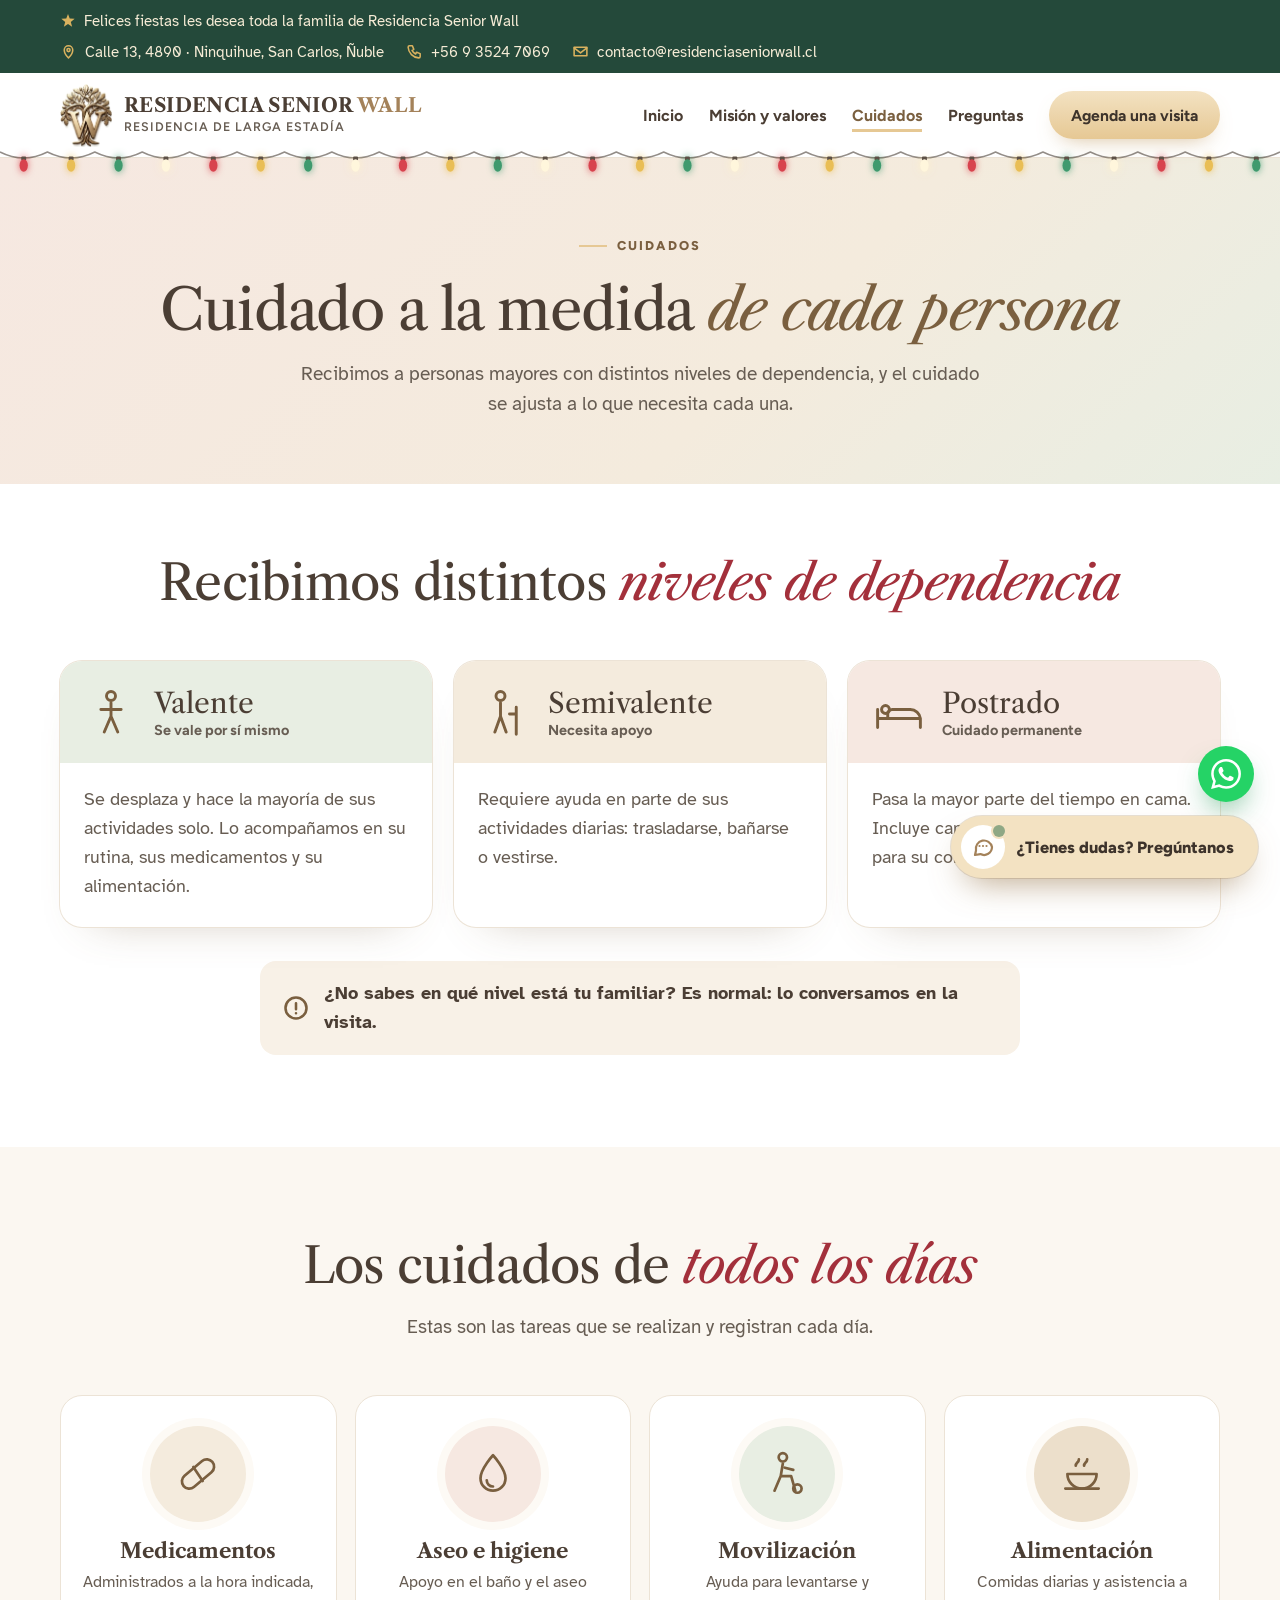
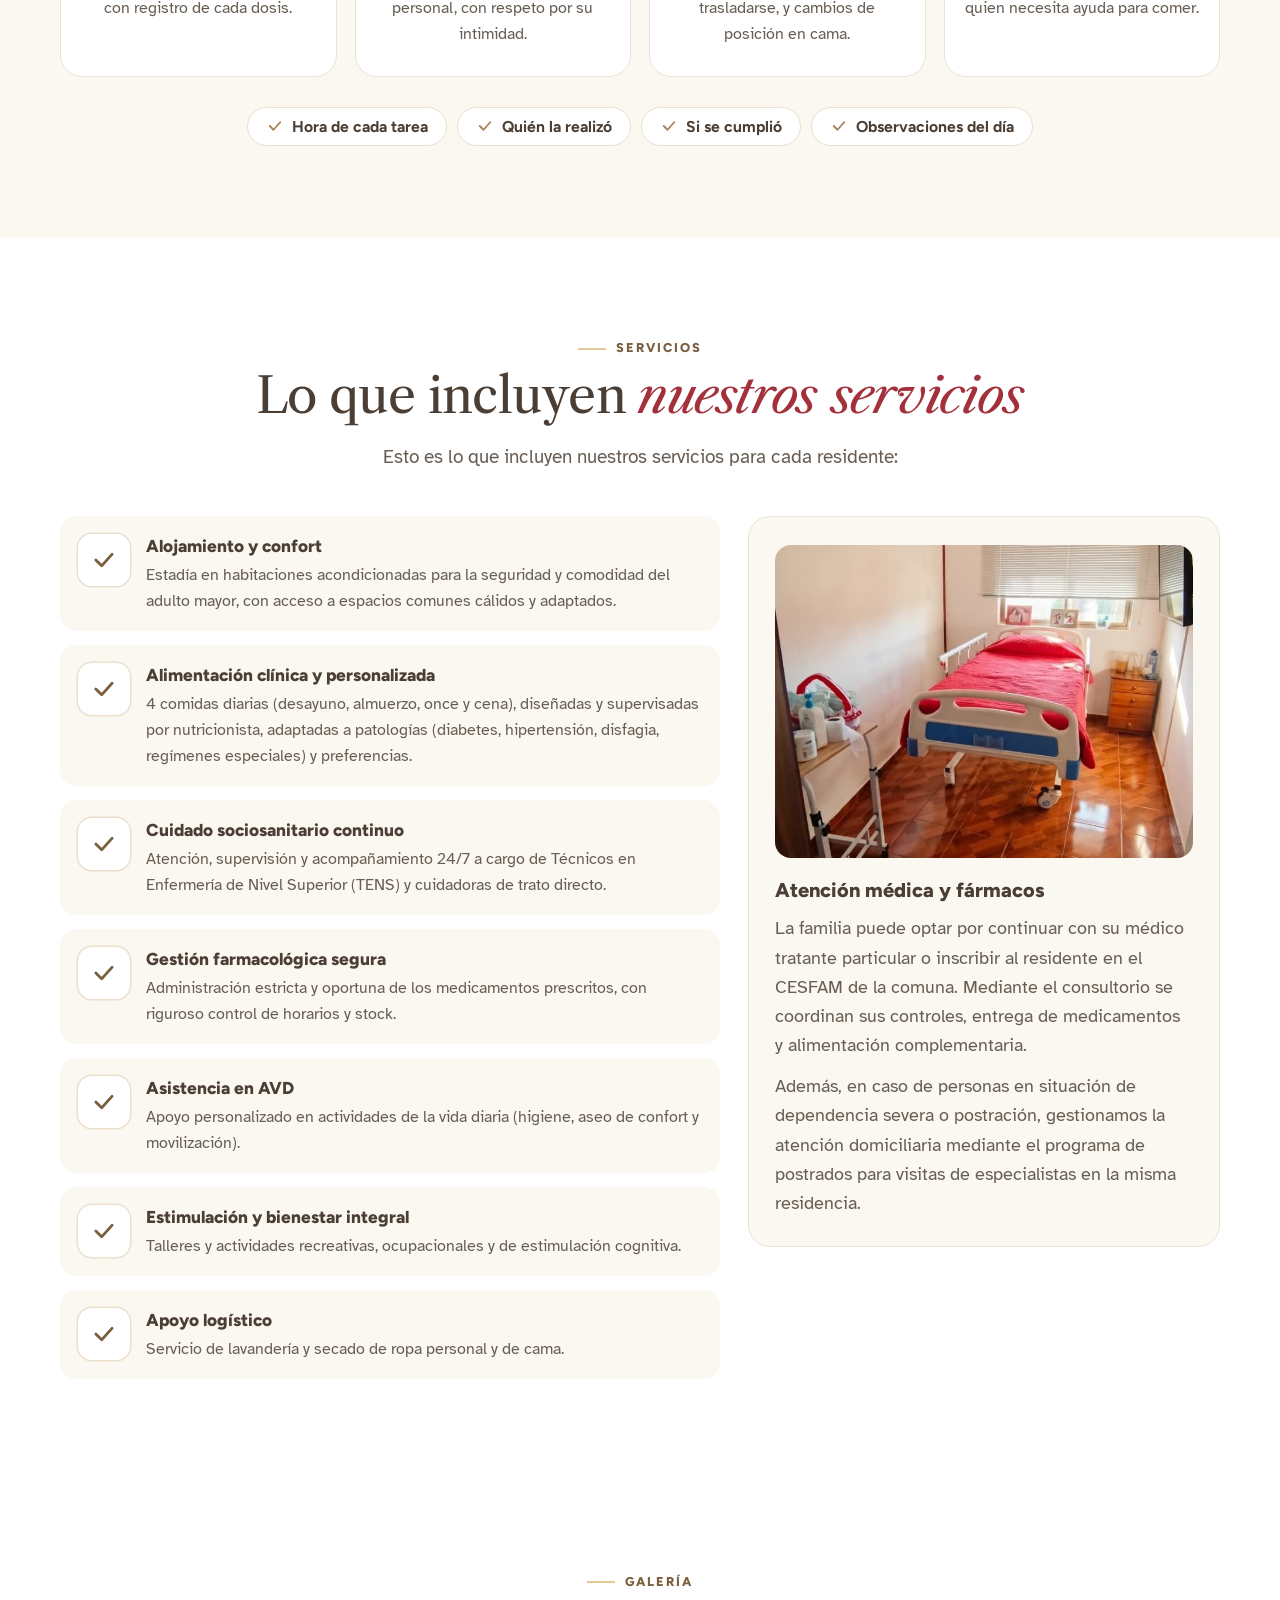
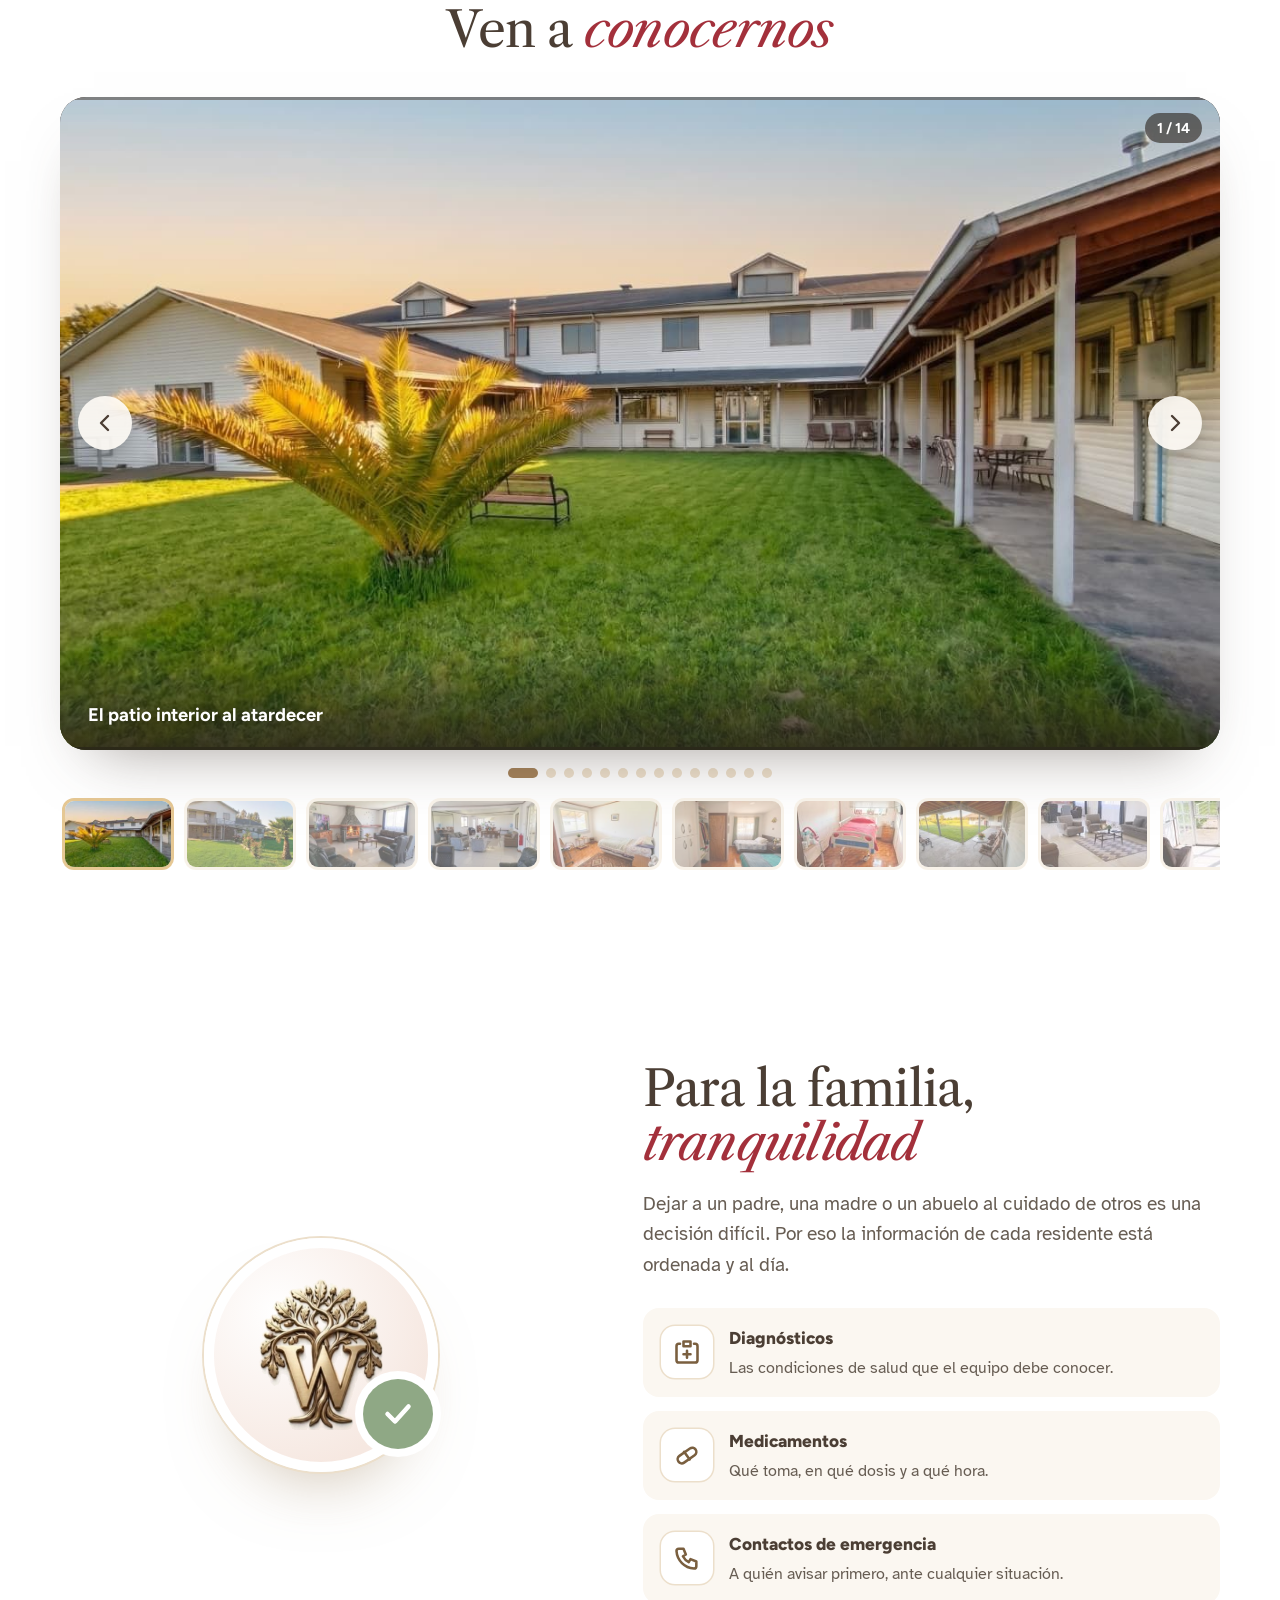
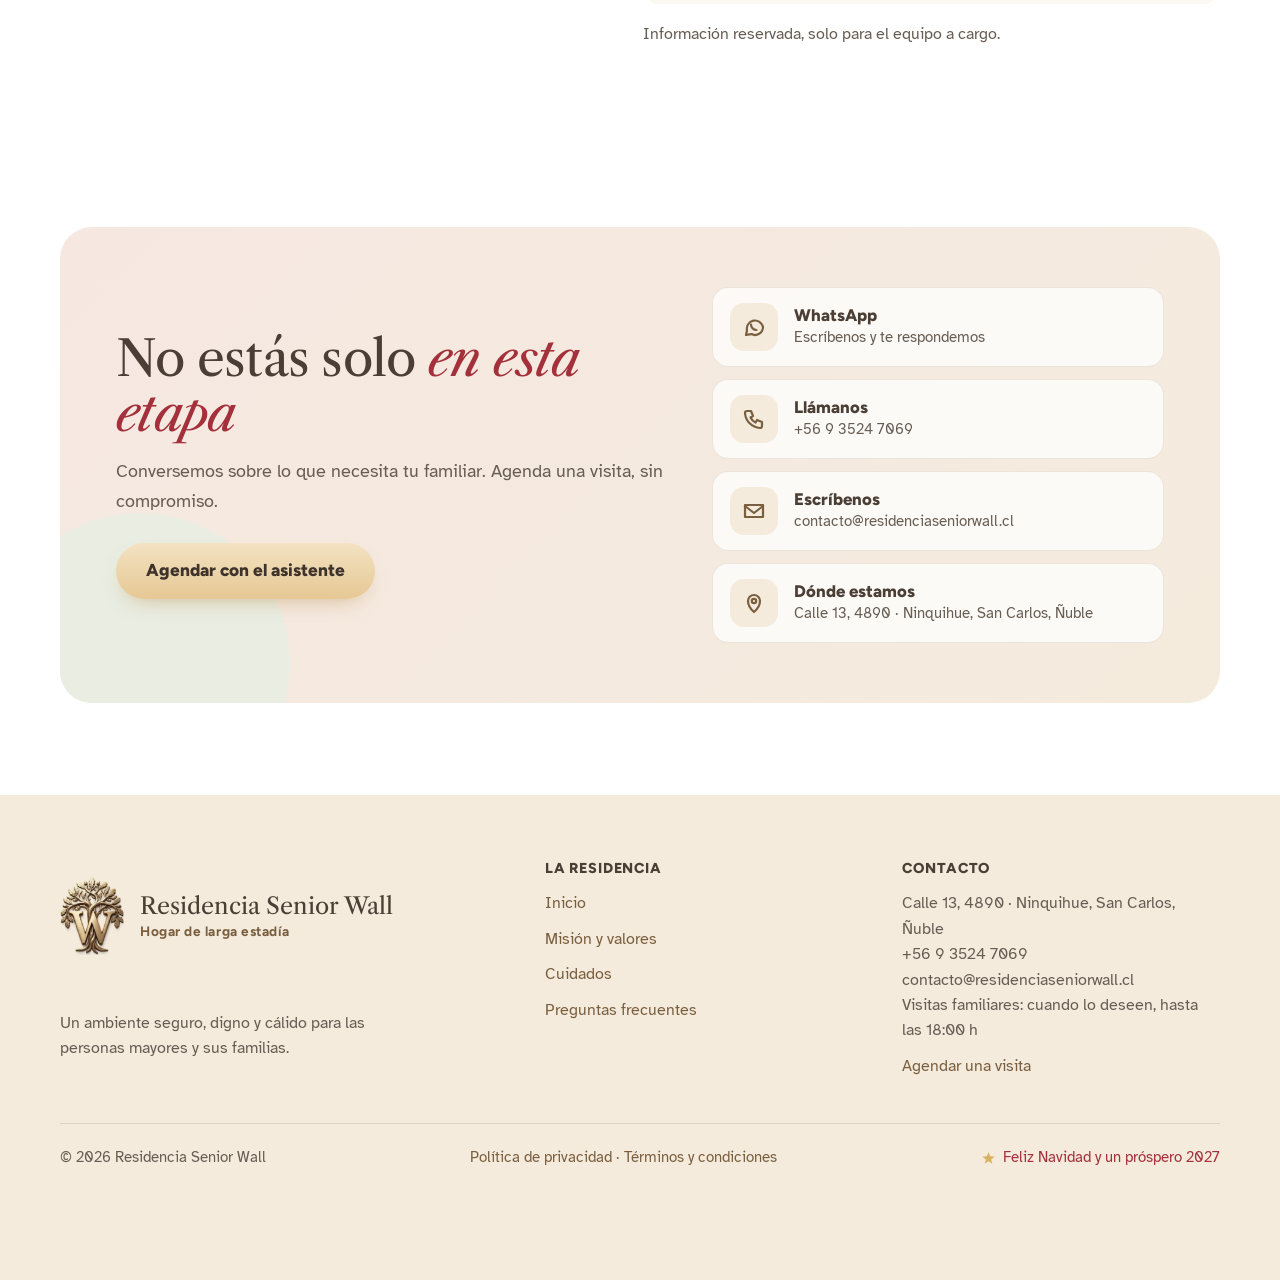
==== commit 036347b8: "Temporada navideña: guirnalda de luces, nieve, adornos, saludo y banda de fiestas Capa aparte (asset" ====
--- a/cuidados.html
+++ b/cuidados.html
@@ -25,8 +25,9 @@
 <link href="https://fonts.googleapis.com/css2?family=Atkinson+Hyperlegible:ital,wght@0,400;0,700;1,400&family=Figtree:ital,wght@0,600;0,800;1,700&family=Libre+Caslon+Text:ital,wght@0,400;0,700;1,400&display=swap" rel="stylesheet">
 <script>document.documentElement.classList.add('js');</script>
 <!-- Datos de la residencia (teléfono, dirección, formulario de Google, fotos…): se editan en assets/config.js -->
-<script src="assets/config.js?v=20261027g"></script>
-<link rel="stylesheet" href="assets/sitio.css?v=20261027g">
+<script src="assets/config.js?v=20261028a"></script>
+<link rel="stylesheet" href="assets/sitio.css?v=20261028a">
+<link rel="stylesheet" href="assets/navidad.css?v=20261121a">
 </head>
 <body>
 <a class="saltar" href="#contenido">Saltar al contenido</a>
@@ -218,7 +219,8 @@
   <svg viewBox="0 0 24 24" aria-hidden="true"><path fill="currentColor" d="M17.472 14.382c-.297-.149-1.758-.867-2.03-.967-.273-.099-.471-.148-.67.15-.197.297-.767.966-.94 1.164-.173.199-.347.223-.644.075-.297-.15-1.255-.463-2.39-1.475-.883-.788-1.48-1.761-1.653-2.059-.173-.297-.018-.458.13-.606.134-.133.298-.347.446-.52.149-.174.198-.298.298-.497.099-.198.05-.371-.025-.52-.075-.149-.669-1.612-.916-2.207-.242-.579-.487-.5-.669-.51-.173-.008-.371-.01-.57-.01-.198 0-.52.074-.792.372-.272.297-1.04 1.016-1.04 2.479 0 1.462 1.065 2.875 1.213 3.074.149.198 2.096 3.2 5.077 4.487.709.306 1.262.489 1.694.625.712.227 1.36.195 1.871.118.571-.085 1.758-.719 2.006-1.413.248-.694.248-1.289.173-1.413-.074-.124-.272-.198-.57-.347m-5.421 7.403h-.004a9.87 9.87 0 01-5.031-1.378l-.361-.214-3.741.982.998-3.648-.235-.374a9.86 9.860 0 01-1.51-5.26c.001-5.45 4.436-9.884 9.888-9.884 2.64 0 5.122 1.03 6.988 2.898a9.825 9.825 0 012.893 6.994c-.003 5.45-4.437 9.884-9.885 9.884m8.413-18.297A11.815 11.815 0 0012.05 0C5.495 0 .16 5.335.157 11.892c0 2.096.547 4.142 1.588 5.945L.057 24l6.305-1.654a11.882 11.882 0 005.683 1.448h.005c6.554 0 11.890-5.335 11.893-11.893a11.821 11.821 0 00-3.48-8.413Z"/></svg>
 </a>
 
-<script src="assets/sitio.js?v=20261027g"></script>
+<script src="assets/sitio.js?v=20261028a"></script>
+<script src="assets/navidad.js?v=20261121a"></script>
 <!-- contador de visitas -->
 <script>(function(){try{var L=localStorage,S=sessionStorage;if(location.search.indexOf('yo=1')>-1)L.setItem('soy-de-la-casa','1');
 if(L.getItem('soy-de-la-casa')||S.getItem('visita-contada'))return;S.setItem('visita-contada','1');
--- a/assets/sitio.css
+++ b/assets/sitio.css
@@ -428,7 +428,8 @@
 .portada-foto img{width:100%;height:100%;object-fit:cover;display:block}
 .pilares.dos{grid-template-columns:repeat(2,1fr);max-width:900px;margin-left:auto;margin-right:auto}
 .pilares.dos .pilar{grid-template-columns:1fr;justify-items:center;align-content:start;text-align:center;padding:30px 26px}
-#orientacion{padding-bottom:0}
+#bloque-contacto{padding-bottom:0}
+#orientacion{scroll-margin-top:110px}
 .contacto-final{margin-top:0;align-items:start}
 .contacto-final .contacto-info .canales{margin-top:26px}
 .contacto-final .orienta{position:relative}
@@ -442,6 +443,7 @@
 .portada-fondo .wrap{grid-template-columns:minmax(0,1fr)}
 .portada-fondo .wrap>div{max-width:620px}
 @media (max-width:1000px){
-  .portada-fondo{padding:48px 0 290px;min-height:0;align-content:start;
-    background:linear-gradient(180deg,#fbf6ee calc(100% - 330px),rgba(251,246,238,0) calc(100% - 250px)),url("fotos/casa-jardin.jpg") 30% 100%/auto 330px no-repeat,#fbf6ee}
-}
+  /* En el celular, igual que en el computador: la casa de fondo con el texto encima (pedido del dueño, 28-10-2026) */
+  .portada-fondo{padding:56px 0 200px;min-height:0;align-content:start;
+    background:linear-gradient(180deg,rgba(251,246,238,.88) 0%,rgba(251,246,238,.74) 50%,rgba(251,246,238,.12) 82%,rgba(251,246,238,0) 100%),url("fotos/casa-jardin.jpg") 30% center/cover no-repeat,#fbf6ee}
+}
--- a/assets/navidad.css
+++ b/assets/navidad.css
@@ -0,0 +1,86 @@
+/* Temporada navideña (pedido del dueño, 21-11-2026).
+   Todo vive bajo html.navidad: navidad.js pone esa clase solo hasta el 06-01-2027.
+   Pasada la fecha la página vuelve sola a su diseño de siempre. */
+:root{--pino:#24493a;--pino-2:#1b382c;--rojo:#a3303b;--rojo-2:#7f2430;--oro:#d9b25f;--oro-2:#f2dca4;--nieve:#fffdf8}
+
+/* Barra superior: verde pino con saludo */
+.navidad .barra{background:var(--pino);color:var(--oro-2)}
+.navidad .barra span,.navidad .barra a{color:#f6ecd6}
+.navidad .barra a:hover{color:#fff}
+.navidad .barra svg{color:var(--oro)}
+.navidad .barra .izq .estrella{width:16px;height:16px;color:var(--oro);animation:nv-brillo 2.6s ease-in-out infinite}
+
+/* Guirnalda de luces bajo el encabezado */
+.navidad .top{overflow:visible}
+.nv-guirnalda{position:absolute;left:0;right:0;bottom:-19px;height:26px;pointer-events:none;z-index:2}
+.nv-guirnalda svg{width:100%;height:26px;overflow:visible}
+.nv-guirnalda .cable{fill:none;stroke:#3b3027;stroke-width:1.4;opacity:.55}
+.nv-guirnalda .foco{transform-box:fill-box;transform-origin:center top;animation:nv-foco 2.4s ease-in-out infinite}
+.nv-guirnalda .f1{fill:#d8434e;filter:drop-shadow(0 0 4px rgba(216,67,78,.85))}
+.nv-guirnalda .f2{fill:#e9be55;filter:drop-shadow(0 0 4px rgba(233,190,85,.9))}
+.nv-guirnalda .f3{fill:#3f9a6e;filter:drop-shadow(0 0 4px rgba(63,154,110,.85))}
+.nv-guirnalda .f4{fill:#fff6dc;filter:drop-shadow(0 0 5px rgba(255,240,200,.95))}
+.nv-guirnalda .casquillo{fill:#5d5046}
+@keyframes nv-foco{0%,100%{opacity:1}50%{opacity:.38}}
+
+/* Portada: nieve, adornos colgando y sello de temporada */
+.nv-nieve{position:absolute;inset:0;width:100%;height:100%;pointer-events:none;z-index:1}
+.navidad .portada .wrap{z-index:2}
+.nv-adornos{position:absolute;top:0;right:4%;display:flex;gap:28px;pointer-events:none;z-index:1}
+.nv-adorno{display:block;transform-origin:50% 0;animation:nv-vaiven 5.5s ease-in-out infinite}
+.nv-adorno:nth-child(2){animation-duration:6.4s;animation-delay:-2s}
+.nv-adorno:nth-child(3){animation-duration:4.9s;animation-delay:-1s}
+.nv-adorno svg{width:64px;height:auto;overflow:visible}
+@keyframes nv-vaiven{0%,100%{transform:rotate(3.5deg)}50%{transform:rotate(-3.5deg)}}
+.nv-sello{display:inline-flex;align-items:center;gap:9px;margin-bottom:14px;padding:8px 16px 8px 12px;border-radius:999px;
+  background:var(--rojo);color:#fff;font:800 .92rem/1 var(--ui);letter-spacing:.02em;box-shadow:0 10px 22px -14px rgba(127,36,48,.9)}
+.nv-sello svg{width:18px;height:18px;color:var(--oro-2);animation:nv-brillo 2.6s ease-in-out infinite}
+.navidad .portada h1 em{color:var(--rojo-2)}
+@keyframes nv-brillo{0%,100%{transform:scale(1) rotate(0);opacity:1}50%{transform:scale(.82) rotate(18deg);opacity:.75}}
+
+/* Botón principal con destello dorado */
+.navidad .btn-sol{position:relative;overflow:hidden}
+.navidad .btn-sol::after{content:"";position:absolute;top:0;bottom:0;left:-60%;width:40%;
+  background:linear-gradient(100deg,transparent,rgba(255,255,255,.75),transparent);transform:skewX(-20deg);animation:nv-destello 4.5s ease-in-out infinite}
+@keyframes nv-destello{0%,62%{left:-60%}100%{left:130%}}
+
+/* Banda de saludo navideño (solo en el inicio) */
+.nv-saludo{position:relative;overflow:hidden;background:radial-gradient(120% 140% at 50% 0%,#2d5a47 0%,var(--pino) 45%,var(--pino-2) 100%);color:#f6ecd6;padding:76px 0 82px;text-align:center}
+.nv-saludo .wrap{position:relative;z-index:1}
+.nv-saludo .estrella-grande{width:58px;height:58px;margin:0 auto 18px;color:var(--oro);filter:drop-shadow(0 0 14px rgba(217,178,95,.7));animation:nv-brillo 3.2s ease-in-out infinite}
+.nv-saludo h2{color:#fff}
+.nv-saludo h2 .t{color:var(--oro-2)}
+.nv-saludo p{margin:18px auto 0;max-width:56ch;font-size:1.18rem;color:#e9dfc9}
+.nv-saludo .acciones{display:flex;flex-wrap:wrap;gap:14px;justify-content:center;margin-top:30px}
+.nv-saludo .btn-borde{background:transparent;color:#fff;box-shadow:inset 0 0 0 2px rgba(255,255,255,.7)}
+.nv-saludo .btn-borde:hover{background:#fff;color:var(--pino-2)}
+.nv-saludo .puntos{position:absolute;inset:0;pointer-events:none;z-index:0;
+  background-image:radial-gradient(circle,rgba(255,246,220,.55) 1.2px,transparent 1.6px),radial-gradient(circle,rgba(255,246,220,.3) 1px,transparent 1.4px);
+  background-size:84px 84px,53px 53px;background-position:0 0,26px 31px;animation:nv-caer 26s linear infinite}
+@keyframes nv-caer{to{background-position:0 840px,26px 561px}}
+.nv-fotos{display:grid;grid-template-columns:repeat(auto-fit,minmax(200px,1fr));gap:14px;margin-top:36px}
+.nv-fotos img{width:100%;aspect-ratio:4/3;object-fit:cover;border-radius:16px;border:3px solid rgba(242,220,164,.55);max-width:100%}
+
+/* Encabezados de sección con un toque de temporada */
+.navidad main h2 .t{color:var(--rojo)}
+.navidad .nv-saludo h2 .t{color:var(--oro-2)}
+
+/* Pie */
+.nv-pie-saludo{display:inline-flex;align-items:center;gap:7px;color:var(--rojo)}
+.nv-pie-saludo svg{width:15px;height:15px;color:var(--oro)}
+
+@media (max-width:860px){
+  .nv-adornos{right:2%;gap:14px}
+  .nv-adorno svg{width:44px}
+  .nv-adorno:nth-child(3){display:none}
+  .nv-saludo{padding:60px 0 64px}
+}
+@media (max-width:600px){
+  .nv-adornos{right:3%}
+  .nv-adorno:nth-child(2),.nv-adorno:nth-child(3){display:none}
+  .nv-adorno svg{width:38px}
+}
+@media (prefers-reduced-motion:reduce){
+  .navidad *,.navidad *::before,.navidad *::after{animation:none!important}
+  .navidad .btn-sol::after{display:none}
+}
